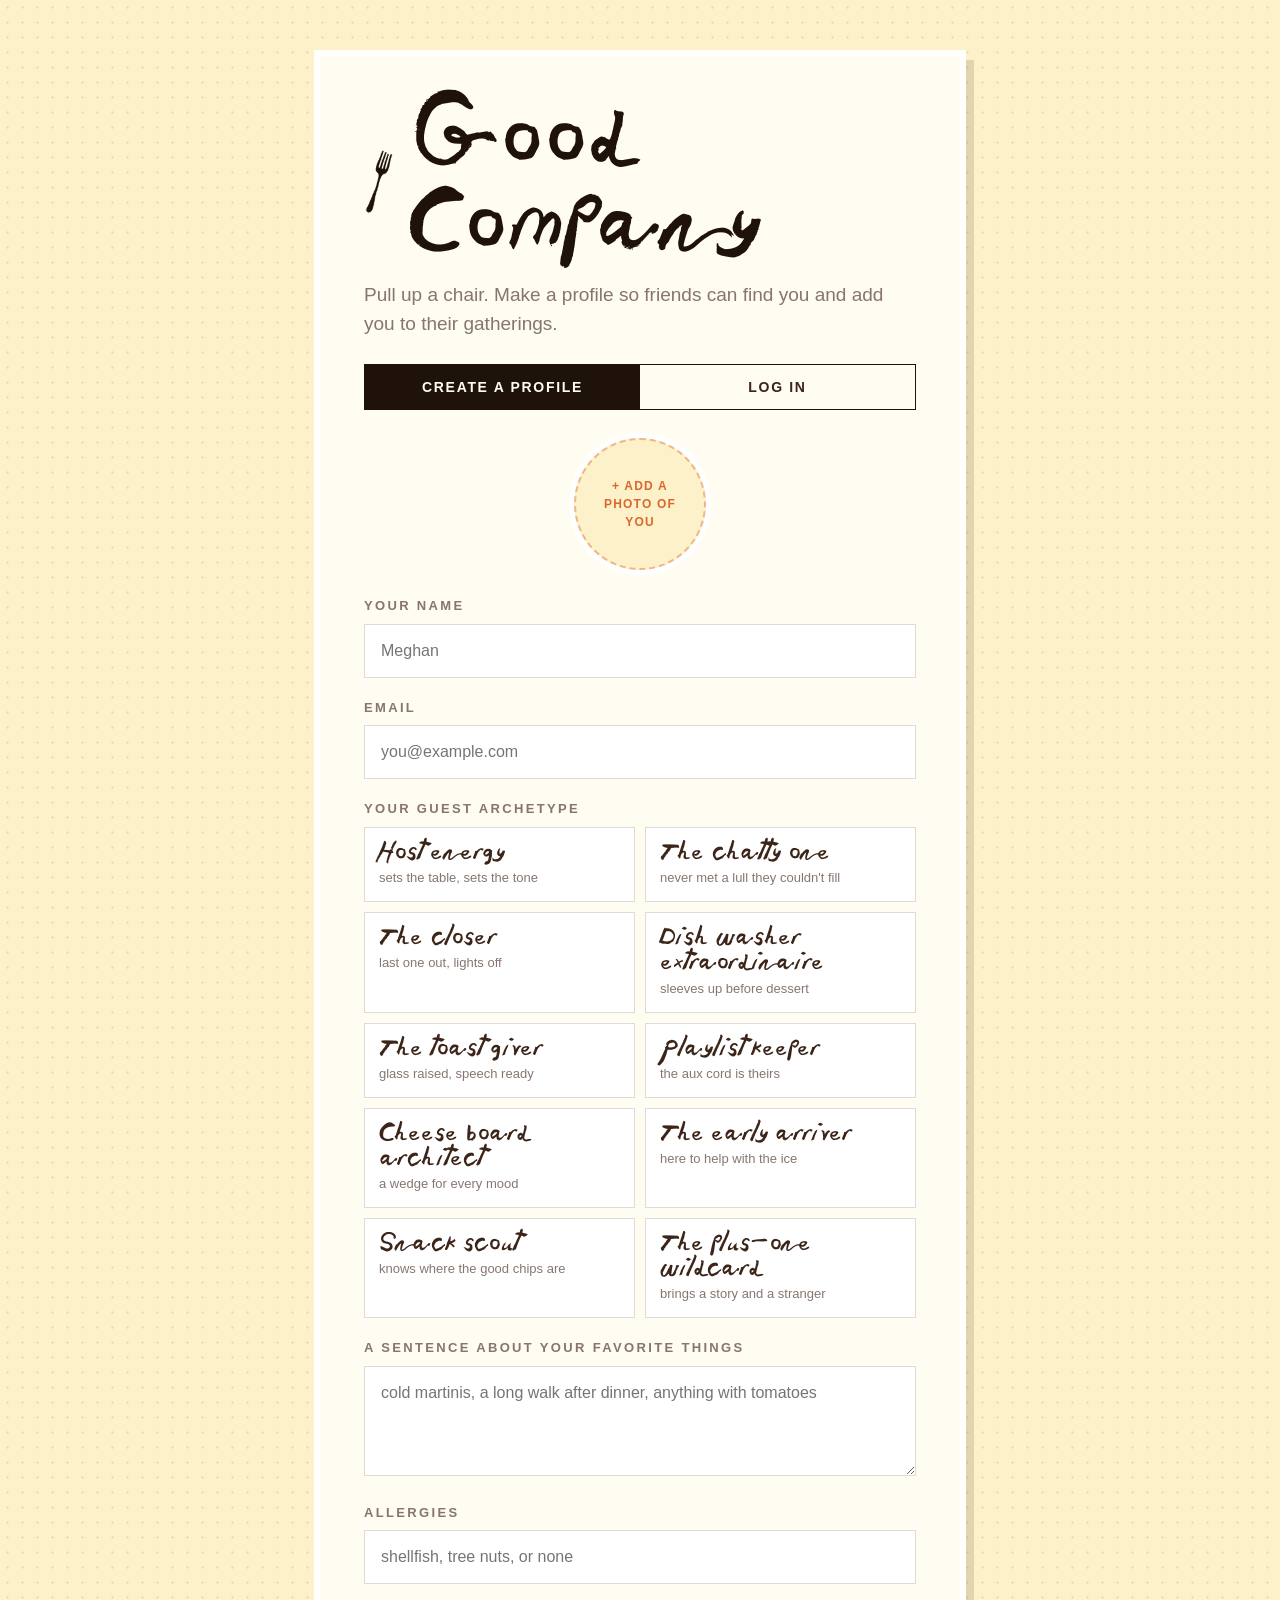
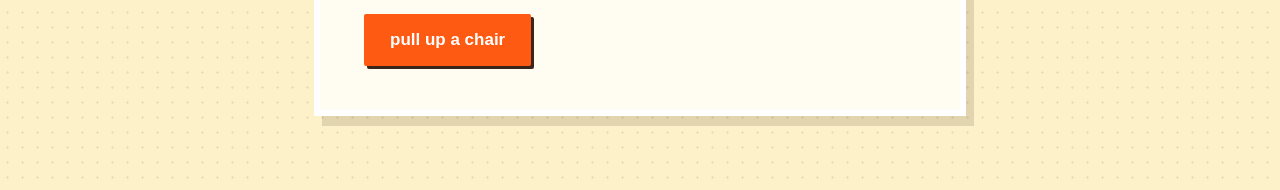
==== index.html @ b0b80a74 "Add files via upload" ====
<!DOCTYPE html>
<html lang="en">
<head>
<meta charset="utf-8">
<meta name="viewport" content="width=device-width, initial-scale=1, viewport-fit=cover">
<title>Good Company</title>
<meta name="description" content="Good Company. A planning book for long tables, loose itineraries, and the people who make them good.">
<link rel="icon" type="image/png" href="images/fork-icon.png">
<link rel="preload" href="assets/fonts/Paloma.woff2" as="font" type="font/woff2" crossorigin>
<link rel="stylesheet" href="assets/css/style.css">
</head>
<body class="welcome">
<main id="welcome" class="welcome-main"></main>
<script src="assets/js/content.js"></script>
<script src="assets/js/kitchen.js"></script>
<script src="assets/js/core.js"></script>
<script src="assets/js/ui.js"></script>
<script src="assets/js/auth.js"></script>
<script src="assets/js/welcome.js"></script>
</body>
</html>
---- assets/css/style.css ----
/* ==================================================================
   GOOD COMPANY
   Paloma for headlines, Helvetica for everything else.
================================================================== */
@font-face {
  font-family: "Paloma";
  src: url("../fonts/Paloma.woff2") format("woff2"), url("../fonts/Paloma.otf") format("opentype");
  font-display: swap;
}

:root {
  --hed-scale: 1; --hed-track: .01em; --hed-lead: 1.02;
  --eyebrow-gap: 20px; --label-track: .18em;
  --body-size: 16px; --body-lead: 1.5; --body-track: 0em;
  --espresso: #1E120B;     /* very, very dark brown: logo */
  --butter: #FCF1C8;        /* light butter: page */
  --butter-light: #FFF8DF;  /* cards / paper */
  --butter-deep: #F5E2A0;   /* sticky notes */
  --cream: #FFFCF1;
  --orange: #D9682F;        /* burnt orange accent */
  --orange-soft: #F2B489;
  --brown: #3B2418;         /* ink */
  --brown-mid: #7A4E34;
  --tan: #E2C19C;
  --ice: #CFE4EC;           /* icy blue */
  --ice-deep: #4E7F8E;
  --neon: #FF5A12;          /* the pop */
  --line: rgba(59, 36, 24, .16);
  --muted: rgba(59, 36, 24, .62);
  --hed: "Paloma", "Helvetica Neue", Helvetica, Arial, sans-serif;
  --body: "Helvetica Neue", Helvetica, Arial, sans-serif;
  --wrap: 1240px;
}

* { box-sizing: border-box; }
html { scroll-behavior: smooth; }
body {
  margin: 0;
  font-family: var(--body);
  color: var(--brown);
  background-color: var(--butter);
  background-image: radial-gradient(rgba(59, 36, 24, .09) 1px, transparent 1.3px);
  background-size: 15px 15px;
  -webkit-font-smoothing: antialiased;
  font-size: var(--body-size); line-height: var(--body-lead); letter-spacing: var(--body-track);
}
img { max-width: 100%; display: block; }
a { color: inherit; }
button { font-family: inherit; color: inherit; cursor: pointer; }
.wrap { max-width: var(--wrap); margin: 0 auto; padding: 0 28px; }

.hed { font-family: var(--hed); font-weight: 400; letter-spacing: var(--hed-track); line-height: var(--hed-lead); margin: 0; color: var(--espresso); }
.eyebrow {
  font-size: 12.5px; letter-spacing: var(--label-track); text-transform: uppercase; font-weight: 700;
  color: var(--muted); margin: 0 0 var(--eyebrow-gap);
}
.eyebrow.orange { color: var(--orange); }
.eyebrow.ice { color: var(--ice-deep); }
.lede { font-size: calc(var(--body-size) * 1.19); color: var(--muted); max-width: 640px; margin: 14px 0 0; }
.arrow-link {
  display: inline-flex; align-items: center; gap: 6px; text-decoration: none;
  font-size: 13px; letter-spacing: .16em; text-transform: uppercase; font-weight: 700; color: var(--orange);
}
.arrow-link:hover { color: var(--neon); }

/* ---------- buttons ---------- */
.btn {
  display: inline-flex; align-items: center; gap: 10px; border: 0; text-decoration: none;
  background: var(--neon); color: #fff; font-weight: 700; font-size: 17px;
  padding: 16px 26px; border-radius: 2px; box-shadow: 3px 3px 0 var(--brown);
  transition: transform .15s, box-shadow .15s;
}
.btn:hover { transform: translate(-2px, -2px) rotate(-.6deg); box-shadow: 5px 5px 0 var(--brown); }
.btn.ghost { background: transparent; color: var(--brown); border: 1.5px solid var(--line); box-shadow: none; font-size: 15px; padding: 12px 18px; }
.btn.ghost:hover { border-color: var(--brown); transform: none; }
.btn .plus { font-size: 22px; line-height: 0; font-weight: 300; }

/* ---------- site header ---------- */
.site-head { background: rgba(255, 252, 241, .78); border-bottom: 1px solid var(--line); position: relative; z-index: 40; }
.site-head .wrap { display: flex; align-items: center; gap: 48px; height: 96px; }
.logo { display: flex; align-items: center; gap: 10px; text-decoration: none; }
.logo { color: var(--espresso); }
.logo .fork { width: 30px; height: auto; flex: none; transform: rotate(-4deg); transition: transform .3s; }
.logo:hover .fork { transform: rotate(-18deg) translateY(-3px); }
.logo .word { font-family: var(--hed); font-size: 50px; line-height: 1; display: block; color: var(--espresso); }
.logo .sub { display: block; font-size: 11.5px; letter-spacing: .32em; margin-top: 4px; padding-left: 2px; }
.site-nav { display: flex; gap: 36px; }
.site-nav a { text-decoration: none; font-weight: 700; font-size: 14px; letter-spacing: var(--label-track); text-transform: uppercase; position: relative; }
.site-nav a::after { content: ""; position: absolute; left: 0; right: 100%; bottom: -6px; height: 3px; background: var(--neon); transition: right .25s; }
.site-nav a:hover::after { right: 0; }
.head-right { margin-left: auto; display: flex; align-items: center; gap: 16px; }
.avatar {
  width: 46px; height: 46px; border-radius: 50%; display: grid; place-items: center;
  font-weight: 700; background: var(--orange-soft); border: 2px solid var(--cream);
}

/* ==================================================================
   LANDING
================================================================== */
.landing-hero { padding: 72px 0 28px; position: relative; }
.landing-hero .hed { font-size: calc(clamp(76px, 13vw, 190px) * var(--hed-scale, 1)); }
.landing-hero .hed .pop { color: var(--neon); }
.landing-hero .lede { font-size: 21px; }
.hero-row { display: grid; grid-template-columns: 1fr auto; gap: 40px; align-items: end; }
.stamp {
  width: 168px; height: 168px; border-radius: 50%; border: 2px solid var(--orange);
  display: grid; place-items: center; text-align: center; transform: rotate(-12deg);
  font-family: var(--hed); color: var(--orange); font-size: 30px; line-height: 1.05;
  animation: wobble 6s ease-in-out infinite;
}
@keyframes wobble { 0%, 100% { transform: rotate(-12deg); } 50% { transform: rotate(-4deg); } }
.squiggle { display: block; width: 260px; height: 18px; margin-top: 8px; }

/* marquee */
.marquee { overflow: hidden; border-block: 2px solid var(--brown); background: var(--neon); color: var(--cream); margin: 40px 0 0; }
.marquee-track { display: flex; gap: 40px; width: max-content; padding: 12px 0; animation: scroll 32s linear infinite; }
.marquee span { font-family: var(--hed); font-size: 30px; white-space: nowrap; }
.marquee span.dot { color: var(--brown); }
@keyframes scroll { to { transform: translateX(-50%); } }

/* ---------- the fridge / paper dolls ---------- */
.dressup { padding: 80px 0 40px; }
.dressup-head { display: flex; justify-content: space-between; align-items: end; gap: 24px; flex-wrap: wrap; }
.dressup-head .hed { font-size: calc(clamp(54px, 7vw, 96px) * var(--hed-scale, 1)); }
.dressup-tools { display: flex; gap: 10px; flex-wrap: wrap; }
.fridge {
  margin-top: 30px; position: relative; border: 2px solid var(--brown);
  background:
    radial-gradient(rgba(255,255,255,.55) 1px, transparent 1.4px) 0 0/9px 9px,
    linear-gradient(160deg, #F7F1E2, #EADFC4);
  border-radius: 28px; box-shadow: 8px 8px 0 var(--brown);
  overflow: hidden; touch-action: none;
}
.fridge::before { /* fridge handle */
  content: ""; position: absolute; right: 22px; top: 14%; width: 14px; height: 30%;
  border-radius: 10px; background: linear-gradient(90deg, #d8cdb2, #fffaf0, #cbbf9f);
  border: 1.5px solid rgba(59,36,24,.35); z-index: 0;
}
.stage { position: relative; width: 1000px; height: 600px; transform-origin: 0 0; }
.doll { position: absolute; width: 250px; pointer-events: none; z-index: 1; }
.doll svg { width: 100%; height: auto; overflow: visible; }
.doll-name {
  position: absolute; left: 50%; bottom: 18px; transform: translateX(-50%) rotate(-2deg);
  font-family: var(--hed); font-size: 30px; color: var(--brown); white-space: nowrap;
}
.piece {
  position: absolute; cursor: grab; user-select: none; -webkit-user-select: none; z-index: 2;
  filter:
    drop-shadow(2.5px 0 0 #fff) drop-shadow(-2.5px 0 0 #fff)
    drop-shadow(0 2.5px 0 #fff) drop-shadow(0 -2.5px 0 #fff)
    drop-shadow(3px 4px 0 rgba(59, 36, 24, .22));
  transition: transform .18s ease, filter .18s;
}
.piece svg { width: 100%; height: auto; display: block; overflow: visible; pointer-events: none; }
.piece:hover { transform: rotate(var(--r, 0deg)) scale(1.04); }
.piece.dragging { cursor: grabbing; z-index: 50; transform: rotate(calc(var(--r, 0deg) + 4deg)) scale(1.1);
  filter:
    drop-shadow(2.5px 0 0 #fff) drop-shadow(-2.5px 0 0 #fff)
    drop-shadow(0 2.5px 0 #fff) drop-shadow(0 -2.5px 0 #fff)
    drop-shadow(10px 14px 0 rgba(59, 36, 24, .25)); }
.piece { transform: rotate(var(--r, 0deg)); }
.piece.animate { transition: left .6s cubic-bezier(.5,1.6,.4,1), top .6s cubic-bezier(.5,1.6,.4,1), transform .3s; }
.fridge-note {
  position: absolute; z-index: 1; background: var(--butter-deep); padding: 18px 20px 20px; width: 210px;
  transform: rotate(3deg); box-shadow: 3px 4px 0 rgba(59,36,24,.15); font-size: 14px; line-height: 1.4;
}
.fridge-note .hed { font-size: calc(30px * var(--hed-scale, 1)); color: var(--orange); margin-bottom: 6px; }
.tape {
  position: absolute; width: 90px; height: 24px; background: rgba(226, 193, 156, .75);
  top: -12px; left: 50%; transform: translateX(-50%) rotate(-4deg);
}
.magnet-hint { font-size: 13px; color: var(--muted); margin-top: 14px; }

/* ---------- gatherings list ---------- */
.section { padding: 70px 0; }
.section-head { display: flex; justify-content: space-between; align-items: end; gap: 24px; border-bottom: 1px solid var(--line); padding-bottom: 22px; margin-bottom: 36px; flex-wrap: wrap; }
.section-head .hed { font-size: calc(clamp(48px, 6vw, 84px) * var(--hed-scale, 1)); }
.gathering-grid { display: grid; grid-template-columns: 1.4fr 1fr; gap: 28px; }
.g-card {
  position: relative; display: block; text-decoration: none; background: var(--cream);
  border: 1.5px solid var(--brown); box-shadow: 6px 6px 0 var(--orange); transition: transform .2s, box-shadow .2s;
}
.g-card:hover { transform: translate(-3px, -3px) rotate(-.4deg); box-shadow: 9px 9px 0 var(--neon); }
.g-card .img { aspect-ratio: 16 / 9; background: var(--tan) center/cover no-repeat; position: relative; border-bottom: 1.5px solid var(--brown); }
.g-card .body { padding: 26px 28px 30px; }
.g-card .hed { font-size: calc(52px * var(--hed-scale, 1)); }
.g-card .meta { font-size: 13px; letter-spacing: .16em; text-transform: uppercase; color: var(--muted); margin-top: 12px; }
.g-card.soon { background: var(--ice); box-shadow: 6px 6px 0 var(--ice-deep); display: grid; place-items: center; text-align: center; min-height: 340px; padding: 40px; border-style: dashed; }
.g-card.soon:hover { box-shadow: 9px 9px 0 var(--ice-deep); }
.g-card.soon .hed { color: var(--ice-deep); font-size: calc(54px * var(--hed-scale, 1)); }
.badge {
  position: absolute; top: 18px; left: 18px; background: var(--cream); padding: 8px 12px;
  font-size: 12px; font-weight: 700; letter-spacing: .18em; text-transform: uppercase; z-index: 2;
}
.badge.neon { background: var(--neon); color: #fff; }

.archive { display: grid; grid-template-columns: repeat(3, 1fr); gap: 22px; }
.archive .slot {
  border: 1.5px dashed var(--line); min-height: 170px; display: grid; place-items: center;
  text-align: center; padding: 20px; color: var(--muted);
}
.archive .slot .hed { font-size: calc(34px * var(--hed-scale, 1)); color: var(--brown-mid); }

.site-foot { border-top: 1px solid var(--line); padding: 40px 0 70px; margin-top: 40px; }
.site-foot .wrap { display: flex; justify-content: space-between; align-items: end; gap: 20px; flex-wrap: wrap; }
.site-foot .hed { font-size: calc(44px * var(--hed-scale, 1)); }
.site-foot small { color: var(--muted); font-size: 13px; }

/* ==================================================================
   GATHERING
================================================================== */
.crumbs-bar { border-bottom: 1px solid var(--line); background: rgba(252, 241, 200, .6); }
.crumbs-bar .wrap { display: flex; align-items: center; gap: 18px; height: 78px; }
.crumbs { font-size: 18px; }
.crumbs a { color: var(--muted); text-decoration: none; }
.crumbs .sep { color: var(--line); margin: 0 12px; }
.crumbs strong { font-weight: 700; }
.saved { margin-left: auto; color: var(--muted); font-size: 15px; display: flex; align-items: center; gap: 8px; }
.saved::before { content: ""; width: 8px; height: 8px; border-radius: 50%; background: #6E9A86; }
.avatars { display: flex; }
.avatars .avatar { width: 38px; height: 38px; margin-left: -8px; font-size: 14px; }
.avatars .avatar.ice { background: var(--ice); }
.avatars .avatar.plus { background: var(--cream); font-weight: 400; font-size: 20px; }

.tabs { border-bottom: 1px solid var(--line); background: rgba(255, 252, 241, .55); position: sticky; top: 0; z-index: 20; backdrop-filter: blur(6px); }
.tabs .wrap { display: flex; gap: 6px; overflow-x: auto; scrollbar-width: none; }
.tabs .wrap::-webkit-scrollbar { display: none; }
.tab {
  background: none; border: 0; padding: 30px 18px 26px; font-weight: 700; font-size: 14px;
  letter-spacing: var(--label-track); text-transform: uppercase; white-space: nowrap; position: relative; text-decoration: none;
}
.tab:first-child { padding-left: 0; }
.tab::after { content: ""; position: absolute; left: 18px; right: 18px; bottom: -1px; height: 4px; background: var(--neon); transform: scaleX(0); transition: transform .25s; transform-origin: left; }
.tab:first-child::after { left: 0; }
.tab:hover { color: var(--orange); }
.tab.active { color: var(--neon); }
.tab.active::after { transform: scaleX(1); }

.panel { display: none; padding: 50px 0 90px; animation: rise .35s ease; }
.panel.active { display: block; }
@keyframes rise { from { opacity: 0; transform: translateY(8px); } to { opacity: 1; transform: none; } }

.page-head { display: grid; grid-template-columns: 1fr auto; align-items: end; gap: 24px; margin-bottom: 40px; }
.page-head .hed { font-size: calc(clamp(64px, 8vw, 118px) * var(--hed-scale, 1)); }
.page-head .lede { max-width: 720px; }

/* hero */
.g-hero {
  position: relative; border: 1.5px solid var(--brown); min-height: 560px; overflow: hidden;
  background: #3a2a22 center/cover no-repeat; color: var(--cream); display: flex; align-items: flex-end;
}
.g-hero::before { content: ""; position: absolute; inset: 0; background: linear-gradient(90deg, rgba(30,20,14,.6), rgba(30,20,14,.1) 70%); }
.g-hero-inner { position: relative; padding: 70px 80px 60px; width: 100%; }
.g-hero .eyebrow { color: var(--cream); }
.g-hero .eyebrow .star { color: var(--neon); }
.g-hero .hed { font-size: calc(clamp(70px, 9.5vw, 150px) * var(--hed-scale, 1)); max-width: 1000px; }
.swoosh { width: 300px; height: 20px; margin: 12px 0 18px; }
.g-hero .facts { font-size: 15px; letter-spacing: .2em; text-transform: uppercase; display: flex; gap: 18px; flex-wrap: wrap; }
.g-hero .facts .dot { color: var(--neon); }
.g-hero .caption { position: absolute; right: 40px; bottom: 34px; font-family: var(--hed); font-size: 34px; transform: rotate(-4deg); }
.g-hero .edit-gathering { position: absolute; top: 30px; right: 34px; z-index: 3; }
.btn.outline-light { background: transparent; border: 1.5px solid var(--cream); color: var(--cream); box-shadow: none; font-weight: 400; font-size: 15px; padding: 12px 18px; }

/* glance */
.glance { display: grid; grid-template-columns: 1fr 340px; gap: 30px; margin-top: 70px; align-items: start; }
.glance-title .hed { font-size: calc(clamp(50px, 6vw, 80px) * var(--hed-scale, 1)); }
.glance-title .hed em { font-style: normal; color: var(--orange); }
.day-tiles { display: grid; grid-template-columns: repeat(4, 1fr); gap: 16px; margin-top: 40px; }
.day-tile {
  background: rgba(255,255,255,.35); border: 1.5px solid var(--line); padding: 22px 24px 34px; position: relative;
  text-decoration: none; transition: transform .2s, background .2s;
}
.day-tile:hover { transform: rotate(-1.2deg) translateY(-3px); background: var(--cream); }
.day-tile .dow { font-weight: 700; letter-spacing: .16em; font-size: 15px; }
.day-tile .num { font-family: var(--hed); font-size: 58px; line-height: 1; margin: 10px 0 10px; }
.day-tile .count { position: absolute; right: 18px; top: 16px; color: var(--muted); font-size: 14px; }
.day-tile.feature { background: var(--neon); border-color: var(--neon); color: #fff; }
.day-tile.feature .count { color: rgba(255,255,255,.8); }

.sticky {
  background: var(--butter-deep); padding: 34px 32px 30px; position: relative; transform: rotate(1.4deg);
  box-shadow: 4px 6px 0 rgba(59,36,24,.13);
}
.sticky .hed { font-size: calc(48px * var(--hed-scale, 1)); color: var(--orange); border-bottom: 1px solid var(--line); padding-bottom: 14px; margin-bottom: 10px; }
.sticky-scrawl { font-family: var(--hed); color: var(--orange); font-size: 30px; transform: rotate(-5deg); text-align: right; margin: 0 10px 42px 0; }
.checklist { list-style: none; margin: 0; padding: 0; }
.checklist li { display: flex; align-items: center; gap: 14px; padding: 10px 0; font-size: 17px; }
.check {
  width: 22px; height: 22px; border: 1.5px solid var(--brown-mid); flex: none; display: grid; place-items: center;
  background: transparent; border-radius: 2px; padding: 0;
}
.check.on { background: #6E9A86; border-color: #6E9A86; }
.check.on::after { content: ""; width: 9px; height: 5px; border-left: 2px solid #fff; border-bottom: 2px solid #fff; transform: rotate(-45deg) translate(1px, -1px); }

/* overview trio */
.trio { display: grid; grid-template-columns: 1fr 1.25fr .9fr; gap: 26px; margin-top: 60px; }
.box { border: 1.5px solid var(--line); background: var(--butter-light); padding: 30px; }
.box.ice { background: var(--ice); border-color: rgba(78,127,142,.35); }
.box-head { display: flex; justify-content: space-between; align-items: end; gap: 12px; border-bottom: 1px solid var(--line); padding-bottom: 18px; margin-bottom: 8px; }
.box-head .hed { font-size: calc(46px * var(--hed-scale, 1)); }
.mini-days a { display: grid; grid-template-columns: 90px 1fr auto; gap: 10px; padding: 16px 12px; border-bottom: 1px solid var(--line); text-decoration: none; align-items: center; }
.mini-days a:hover { background: rgba(255,255,255,.5); }
.mini-days a.feature { background: var(--neon); color: #fff; }
.mini-days .d small { display: block; font-size: 13px; letter-spacing: .1em; text-transform: uppercase; }
.mini-days .d b { font-family: var(--hed); font-weight: 400; font-size: 32px; line-height: 1; }
.mini-days .t b { display: block; font-size: 17px; }
.mini-days .t span { font-size: 14px; opacity: .75; }
.ne { font-size: 18px; }

.mini-recipes { display: grid; grid-template-columns: 1fr 1fr; gap: 16px; margin-top: 18px; }
.mini-recipe { cursor: pointer; background: var(--cream); border: 1px solid var(--line); padding: 14px; }
.mini-recipe .ph { aspect-ratio: 4/3; }
.mini-recipe .hed { font-size: calc(32px * var(--hed-scale, 1)); margin: 4px 0 12px; }
.mini-recipe ul { list-style: none; padding: 10px 0 0; margin: 0; border-top: 1px solid var(--line); font-size: 14px; }
.mini-recipe li { display: flex; gap: 8px; align-items: center; padding: 3px 0; }
.mini-recipe li .check { width: 15px; height: 15px; }

.market-mini li { border-bottom: 1px solid rgba(78,127,142,.25); }

.activity-band { background: var(--tan); margin-top: 30px; padding: 40px; display: grid; grid-template-columns: 1fr 1fr 1fr; gap: 26px; align-items: center; }
.activity-band .hed { font-size: calc(54px * var(--hed-scale, 1)); }
.idea-card { background: var(--butter-light); padding: 26px; border: 1px solid var(--line); transition: transform .2s; }
.idea-card:hover { transform: rotate(-1deg); }
.idea-card .hed { font-size: calc(38px * var(--hed-scale, 1)); margin: 6px 0 14px; }
.idea-card small { color: var(--muted); font-size: 14px; }

/* itinerary */
.timeline { position: relative; margin-left: 30px; }
.timeline::before { content: ""; position: absolute; left: 22px; top: 10px; bottom: 30px; width: 1.5px; background: var(--line); }
.t-day { display: grid; grid-template-columns: 70px 1fr auto; gap: 20px; padding-bottom: 50px; position: relative; }
.t-day .pin {
  width: 46px; height: 46px; border-radius: 50%; border: 1.5px solid var(--line); background: var(--butter);
  display: grid; place-items: center; color: var(--orange); font-weight: 700; font-size: 15px; position: relative; z-index: 1;
}
.t-day.feature .pin { background: var(--neon); color: #fff; border-color: var(--neon); }
.t-day .hed { font-size: calc(56px * var(--hed-scale, 1)); margin: 4px 0 18px; }
.t-day .note { font-style: italic; color: var(--muted); align-self: center; }
.agenda {
  display: block; text-decoration: none; background: var(--cream); border: 1.5px solid var(--line); padding: 22px 28px; max-width: 760px; margin-bottom: 14px; position: relative;
  transition: transform .2s, border-color .2s;
}
.agenda:hover { border-color: var(--brown); transform: translateX(4px); }
.agenda .eyebrow { color: var(--ice-deep); font-size: 12px; }
.agenda.table .eyebrow { color: var(--orange); }
.agenda .hed { font-size: calc(40px * var(--hed-scale, 1)); margin: 4px 0 0; }
.agenda .time { position: absolute; right: 24px; top: 20px; color: var(--muted); font-size: 15px; }
.agenda .ne { position: absolute; right: 24px; bottom: 18px; color: var(--brown-mid); }

/* cards: recipes / activities / scrapbook */
.toolbar { display: flex; justify-content: space-between; align-items: center; gap: 20px; border-top: 1px solid var(--line); padding-top: 28px; margin-bottom: 28px; }
.search {
  display: flex; align-items: center; gap: 12px; border: 1.5px solid var(--line); background: var(--butter-light);
  padding: 14px 18px; width: min(460px, 100%);
}
.search input { border: 0; background: none; outline: none; font: inherit; font-size: 17px; width: 100%; color: var(--brown); }
.count-note { color: var(--muted); }
.cards { display: grid; grid-template-columns: repeat(3, 1fr); gap: 28px; }
.card { background: var(--butter-light); border: 1.5px solid var(--line); display: flex; flex-direction: column; transition: transform .2s, box-shadow .2s; }
.card:hover { transform: translateY(-4px) rotate(-.5deg); box-shadow: 6px 6px 0 var(--orange-soft); }
.card .media { position: relative; aspect-ratio: 16/10; border-bottom: 1.5px solid var(--line); }
.card .body { padding: 26px 30px 24px; display: flex; flex-direction: column; flex: 1; }
.card .src { font-size: 13px; letter-spacing: .18em; text-transform: uppercase; color: var(--muted); font-weight: 700; text-decoration: none; }
.card .src:hover { color: var(--orange); }
.card .hed { font-size: calc(44px * var(--hed-scale, 1)); margin: 10px 0 12px; }
.card p { margin: 0; color: var(--muted); font-size: 16px; }
.card .foot { margin-top: auto; padding-top: 18px; border-top: 1px solid var(--line); font-size: 14px; color: var(--muted); display: flex; gap: 22px; align-items: center; margin-top: 22px; }
.card .foot .arrow-link { margin-left: auto; font-size: 12px; }
.card .badge { top: 22px; left: 22px; }

/* image slots + placeholders */
.ph { position: relative; width: 100%; height: 100%; display: grid; place-items: center; overflow: hidden; background-size: cover; background-position: center; }
.ph.tint-ice { background-color: var(--ice); color: var(--ice-deep); }
.ph.tint-tan { background-color: var(--tan); color: var(--brown-mid); }
.ph.tint-orange { background-color: var(--orange-soft); color: var(--orange); }
.ph.tint-butter { background-color: var(--butter-deep); color: var(--brown-mid); }
.ph.has-img > svg, .ph.has-img > .ph-label { display: none; }
.ph > svg { width: 120px; height: 120px; }
.ph .ph-label { position: absolute; bottom: 22%; font-size: 13px; letter-spacing: .2em; text-transform: uppercase; }
.ph > svg + .ph-label { position: static; }

/* market list */
.tally { background: var(--ice); display: flex; align-items: center; gap: 36px; padding: 34px 50px; margin-bottom: 50px; }
.tally .big { font-family: var(--hed); font-size: 84px; color: var(--ice-deep); line-height: 1; }
.tally .eyebrow { color: var(--ice-deep); margin: 0; font-size: 15px; }
.tally .why { margin-left: auto; max-width: 360px; color: var(--ice-deep); font-size: 15px; }
.market-cols { display: grid; grid-template-columns: 1fr 1fr; gap: 36px 56px; }
.m-group h3 { display: flex; justify-content: space-between; font-size: 17px; letter-spacing: .18em; text-transform: uppercase; margin: 0; padding-bottom: 16px; border-bottom: 2px solid var(--brown); }
.m-group h3 span { font-weight: 400; color: var(--muted); letter-spacing: 0; font-size: 15px; }
.m-group ul { list-style: none; margin: 0; padding: 0; }
.m-group li { display: flex; gap: 18px; align-items: flex-start; padding: 18px 8px; border-bottom: 1px solid var(--line); }
.m-group li .check { width: 30px; height: 30px; margin-top: 2px; }
.m-group li b { display: block; font-size: 19px; }
.m-group li small { color: var(--muted); font-size: 14px; }
.m-group li.done b { text-decoration: line-through; text-decoration-color: var(--neon); text-decoration-thickness: 2px; opacity: .55; }
.empty { font-style: italic; color: var(--muted); padding: 20px 8px; }

/* note banner */
.note-band { background: rgba(242, 180, 137, .28); display: flex; gap: 40px; align-items: center; padding: 44px 50px; margin-bottom: 50px; }
.note-band.slim { padding: 20px 30px; border-left: 4px solid var(--orange); gap: 16px; font-size: 15px; color: var(--muted); }
.note-band.slim b { color: var(--brown); }
.seal {
  width: 150px; height: 150px; border-radius: 50%; border: 1.5px solid var(--orange); flex: none;
  display: grid; place-items: center; text-align: center; font-family: var(--hed); color: var(--orange); font-size: 30px; line-height: 1.05;
  transform: rotate(-8deg);
}
.note-band .hed { font-size: calc(58px * var(--hed-scale, 1)); margin: 0 0 14px; }
.note-band p { margin: 0; color: var(--muted); max-width: 800px; }

/* guest book */
.guest { display: grid; grid-template-columns: 90px 1fr 1fr 40px; gap: 20px; align-items: center; padding: 34px 10px; border-top: 1px solid var(--line); }
.guest:last-child { border-bottom: 1px solid var(--line); }
.guest .face { width: 80px; height: 80px; border-radius: 50%; display: grid; place-items: center; font-family: var(--hed); font-size: 46px; background: var(--tan); overflow: hidden; position: relative; }
.guest .face.ice { background: var(--ice); }
.guest .face.orange { background: var(--orange-soft); }
.guest .face .ph { position: absolute; inset: 0; background-color: transparent; }
.guest .hed { font-size: calc(50px * var(--hed-scale, 1)); margin: 2px 0 6px; }
.guest small { color: var(--muted); font-size: 16px; }
.guest .doing { font-size: 18px; }
.guest.empty-seat .face { background: transparent; border: 1.5px dashed var(--line); color: var(--muted); }

/* ==================================================================
   EDIT MODE — pencils, modal, export bar
================================================================== */
.pencil {
  display: none; position: absolute; top: 14px; right: 14px; z-index: 6;
  width: 46px; height: 46px; border-radius: 50%; border: 2px solid var(--brown);
  background: var(--neon); color: #fff; place-items: center; box-shadow: 2px 2px 0 var(--brown);
  transition: transform .15s;
}
.pencil:hover { transform: rotate(-12deg) scale(1.08); }
.pencil svg { width: 22px; height: 22px; }
body.editing .pencil { display: grid; }
.face .pencil { width: 32px; height: 32px; top: auto; bottom: -4px; right: -4px; }
.face .pencil svg { width: 15px; height: 15px; }
.edit-only { display: none !important; }
body.editing .edit-only { display: inline-flex !important; }
body.editing .card, body.editing .agenda, body.editing .guest, body.editing .m-group li { outline: 1.5px dashed transparent; }
body.editing .editable:hover { outline: 1.5px dashed var(--neon); outline-offset: 4px; cursor: pointer; }

.editbar {
  display: none; position: fixed; left: 50%; bottom: 22px; transform: translateX(-50%); z-index: 100;
  background: var(--brown); color: var(--cream); padding: 10px 10px 10px 22px; border-radius: 60px;
  align-items: center; gap: 14px; box-shadow: 4px 4px 0 var(--neon); font-size: 14px; white-space: nowrap;
}
body.editing .editbar { display: flex; }
.editbar .lbl { font-family: var(--hed); font-size: 24px; color: var(--neon); }
.editbar button { border: 0; border-radius: 40px; padding: 10px 16px; font-weight: 700; font-size: 13px; background: rgba(255,255,255,.12); color: var(--cream); }
.editbar button.go { background: var(--neon); color: #fff; }
.editbar button:hover { background: rgba(255,255,255,.25); }
.editbar button.go:hover { background: #ff7638; }

.modal-back { position: fixed; inset: 0; background: rgba(59,36,24,.45); z-index: 200; display: none; justify-content: flex-end; }
.modal-back.open { display: flex; }
.modal {
  width: min(600px, 100%); height: 100%; overflow-y: auto; background: var(--cream); padding: 40px 44px 60px;
  animation: slide .3s ease;
}
@keyframes slide { from { transform: translateX(40px); opacity: 0; } to { transform: none; opacity: 1; } }
.modal-top { display: flex; justify-content: space-between; align-items: start; border-bottom: 1px solid var(--line); padding-bottom: 24px; margin-bottom: 20px; }
.modal-top .hed { font-size: calc(64px * var(--hed-scale, 1)); }
.fork-mini { display: inline-block; width: 9px; height: auto; vertical-align: -2px; margin-left: 4px; transform: rotate(-4deg); }
.foot-logo { display: flex; align-items: center; gap: 10px; color: var(--espresso); } .foot-logo .fork { width: 22px; }
.x { width: 52px; height: 52px; border: 1.5px solid var(--line); background: none; font-size: 26px; line-height: 1; }
.modal .hint { color: var(--muted); margin: 0 0 18px; }
.field { margin-bottom: 20px; }
.field label { display: block; font-size: 13px; letter-spacing: .18em; text-transform: uppercase; font-weight: 700; color: var(--muted); margin-bottom: 8px; }
.field input, .field textarea, .field select {
  width: 100%; border: 1.5px solid var(--line); background: #fff; padding: 14px 16px; font: inherit; font-size: 16px; color: var(--brown); border-radius: 0;
}
.field textarea { min-height: 110px; resize: vertical; }
.field input:focus, .field textarea:focus, .field select:focus { outline: 2px solid var(--neon); outline-offset: -1px; }
.modal-actions { display: flex; gap: 12px; align-items: center; margin-top: 30px; }
.modal-actions .del { margin-left: auto; background: none; border: 0; color: var(--orange); text-decoration: underline; }

.toast {
  position: fixed; left: 50%; top: 24px; transform: translate(-50%, -120%); z-index: 300; background: var(--brown); color: var(--cream);
  padding: 14px 22px; font-size: 15px; transition: transform .3s; box-shadow: 3px 3px 0 var(--neon); max-width: 90vw;
}
.toast.show { transform: translate(-50%, 0); }

/* ==================================================================
   RESPONSIVE
================================================================== */
@media (max-width: 1050px) {
  .gathering-grid, .glance, .trio, .activity-band, .market-cols { grid-template-columns: 1fr; }
  .cards { grid-template-columns: 1fr 1fr; }
  .day-tiles { grid-template-columns: 1fr 1fr; }
  .archive { grid-template-columns: 1fr; }
}
@media (max-width: 720px) {
  .wrap { padding: 0 18px; }
  .site-head .wrap { height: auto; padding-block: 16px; flex-wrap: wrap; gap: 14px 24px; }
  .site-nav { gap: 18px; order: 3; width: 100%; }
  .site-nav a { font-size: 12px; }
  .logo .word { font-size: 40px; }
  .logo .fork { width: 24px; }
  .hero-row { grid-template-columns: 1fr; }
  .stamp { width: 120px; height: 120px; font-size: 22px; }
  .cards { grid-template-columns: 1fr; }
  .page-head { grid-template-columns: 1fr; }
  .g-hero { min-height: 480px; }
  .g-hero-inner { padding: 40px 26px 90px; }
  .g-hero .caption { font-size: 24px; right: 20px; bottom: 22px; }
  .crumbs-bar .wrap { flex-wrap: wrap; height: auto; padding-block: 14px; }
  .saved { margin-left: 0; }
  .t-day { grid-template-columns: 50px 1fr; }
  .t-day .note { display: none; }
  .timeline { margin-left: 0; }
  .guest { grid-template-columns: 70px 1fr 30px; }
  .guest .face { width: 64px; height: 64px; }
  .guest .doing-col { grid-column: 2 / 3; }
  .tally { flex-wrap: wrap; padding: 26px; gap: 16px; }
  .tally .why { margin-left: 0; }
  .note-band { flex-direction: column; align-items: flex-start; padding: 30px 24px; }
  .editbar { left: 12px; right: 12px; transform: none; overflow-x: auto; }
  .modal { padding: 28px 22px 50px; }
}

/* ==================================================================
   KITCHEN: recipe drawer, stars, prep flags, oven plan
================================================================== */
.piece.letter { filter: none; }
.piece.letter span {
  display: block; font-family: var(--hed); font-size: 92px; line-height: 1;
  text-shadow: 3px 3px 0 var(--brown), -1px -1px 0 var(--brown), 1px -1px 0 var(--brown), -1px 1px 0 var(--brown);
}
.stars { display: inline-flex; gap: 2px; color: rgba(59,36,24,.2); font-size: 18px; letter-spacing: 0; }
.stars .star.on { color: var(--neon); }
.stars.pick .star { background: none; border: 0; font-size: 34px; padding: 0 2px; color: rgba(59,36,24,.2); transition: transform .12s; }
.stars.pick .star:hover { transform: scale(1.2) rotate(-8deg); }
.stars.pick .star.on { color: var(--neon); }
.card .foot .stars { margin-left: auto; }
.serve-chip { background: var(--neon); color: #fff; font-size: 12px; font-weight: 700; letter-spacing: .1em; text-transform: uppercase; padding: 4px 8px; }
.serve-note { font-size: 13px; color: var(--orange); font-weight: 700; letter-spacing: .08em; text-transform: uppercase; margin: 12px 0 0; }

.r-detail .r-photo { aspect-ratio: 16/9; background: center/cover no-repeat var(--tan); border: 1.5px solid var(--line); margin-bottom: 22px; }
.r-h { font-size: 13px; letter-spacing: .2em; text-transform: uppercase; color: var(--muted); margin: 30px 0 10px; border-bottom: 1px solid var(--line); padding-bottom: 10px; }
.r-list { padding-left: 18px; margin: 0; } .r-list li { padding: 5px 0; }
.r-steps { padding-left: 22px; margin: 0; } .r-steps li { padding: 8px 0; border-bottom: 1px dashed var(--line); }
.tags i { font-style: normal; font-size: 11px; font-weight: 700; letter-spacing: .1em; text-transform: uppercase; background: var(--ice); color: var(--ice-deep); padding: 2px 7px; margin-left: 6px; white-space: nowrap; }
.r-box { background: var(--butter); border: 1.5px solid var(--line); padding: 22px 24px; margin: 0 0 18px; }
.r-box p { margin: 10px 0 0; color: var(--muted); }
.row2 { display: grid; grid-template-columns: 1.4fr 1fr; gap: 14px; } .row2 .field { margin-bottom: 0; }
.plan { list-style: none; padding: 0; margin: 0; }
.plan li { display: grid; grid-template-columns: 120px 1fr; gap: 12px; padding: 9px 0; border-bottom: 1px solid var(--line); font-size: 15px; }
.plan li b { font-weight: 700; color: var(--brown-mid); }
.plan .k-flag { color: var(--neon); font-weight: 700; } .plan .k-flag::before { content: "⚑ "; }
.plan .k-serve { font-family: var(--hed); font-size: 22px; line-height: 1.1; }
.plan i { font-style: normal; color: var(--muted); font-size: 13px; }
.history { list-style: none; padding: 0; margin: 0; }
.history li { padding: 14px 0; border-bottom: 1px solid var(--line); display: flex; flex-wrap: wrap; gap: 6px 14px; align-items: center; }
.history li a { text-decoration: none; margin-right: auto; } .history li a b { display: block; font-size: 17px; } .history li a small { color: var(--muted); }
.history li p { flex-basis: 100%; margin: 4px 0 0; color: var(--muted); font-size: 15px; }
.pick-list .pick { display: flex; justify-content: space-between; align-items: center; gap: 12px; padding: 14px 0; border-bottom: 1px solid var(--line); }
.pick-list .pick b { display: block; font-size: 17px; } .pick-list .pick small { color: var(--muted); }

/* itinerary event tones */
.agenda .agenda-sub { margin: 6px 0 0; font-size: 14px; color: var(--muted); }
.agenda.tone-orange .eyebrow { color: var(--orange); }
.agenda.tone-ice .eyebrow { color: var(--ice-deep); }
.agenda.tone-brown .eyebrow { color: var(--brown); }
.agenda.k-flag { background: #FFF1E8; border-color: var(--neon); border-left: 6px solid var(--neon); }
.agenda.k-flag .eyebrow { color: var(--neon); }
.agenda.k-flag .hed { font-size: calc(30px * var(--hed-scale, 1)); }
.agenda.k-oven { background: #FFF6E6; }
.agenda.k-oven .hed, .agenda.k-start .hed { font-size: calc(30px * var(--hed-scale, 1)); }
.agenda.k-start { background: rgba(207, 228, 236, .45); }
.agenda.k-serve { background: var(--brown); color: var(--cream); border-color: var(--brown); }
.agenda.k-serve .eyebrow, .agenda.k-serve .time, .agenda.k-serve .ne { color: var(--butter-deep); }

.oven-box { border: 2px solid var(--brown); background: var(--cream); box-shadow: 6px 6px 0 var(--neon); padding: 30px 34px; margin: 0 0 50px; }
.glance + .oven-box { margin-top: 60px; }
.oven-head { display: flex; gap: 18px; align-items: center; margin-bottom: 10px; }
.oven-icon { width: 58px; height: 58px; border-radius: 50%; background: var(--neon); color: #fff; display: grid; place-items: center; font-size: 30px; flex: none; }
.oven-box .hed { font-size: calc(46px * var(--hed-scale, 1)); }
.clash { border-top: 1px solid var(--line); padding-top: 16px; margin-top: 16px; }
.clash-when { margin: 0 0 10px; font-size: 16px; }
.clash-when b { color: var(--neon); }
.clash ol { margin: 0 0 8px; padding-left: 22px; } .clash li { padding: 4px 0; }

body.recipes main.panel { animation: none; }
@media (max-width: 720px) { .row2 { grid-template-columns: 1fr; } .plan li { grid-template-columns: 90px 1fr; } .oven-box { padding: 22px; } }

/* ==================================================================
   MAGNET-SET STYLE: marble line drawings + white die-cut edges
================================================================== */
.hero-row { grid-template-columns: 1fr minmax(320px, 560px); align-items: center; }
.hero-art .still-life { width: 100%; height: auto; display: block; overflow: visible; }
.hero-art { animation: float 7s ease-in-out infinite; }
@keyframes float { 0%, 100% { transform: translateY(0) rotate(0); } 50% { transform: translateY(-6px) rotate(.6deg); } }
.landing-hero .hed { font-size: calc(clamp(72px, 10vw, 160px) * var(--hed-scale, 1)); line-height: calc(var(--hed-lead) * .92); }

.stamp.small { width: 120px; height: 120px; font-size: 22px; margin-top: 30px; }

/* die-cut paper: a white edge and a soft offset shadow */
.diecut, .kind-card, .day-tile, .idea-card, .sticky, .mini-recipe, .g-card .img, .card .media {
  box-shadow: 0 0 0 5px #fff, 5px 7px 0 5px rgba(59, 36, 24, .14);
}
.card .media { margin: 10px 10px 0; border-bottom: 0; }
.card { border-color: transparent; background: var(--butter-light); }
.day-tile.feature { box-shadow: 0 0 0 5px #fff, 5px 7px 0 5px rgba(255, 90, 18, .3); }
.g-card .img { margin: 12px 12px 0; border-bottom: 0; }

.kinds { display: grid; grid-template-columns: repeat(3, 1fr); gap: 34px; }
.kind-card {
  display: block; text-decoration: none; background: var(--cream); padding: 30px 30px 34px;
  transform: rotate(var(--r, 0deg)); transition: transform .25s;
}
.kind-card:hover { transform: rotate(0deg) translateY(-6px) scale(1.02); }
.kind-card .hed { font-size: calc(60px * var(--hed-scale, 1)); margin: 4px 0 10px; }
.kind-card p { color: var(--muted); margin: 0; }
.kind-art { width: 120px; height: 110px; margin-bottom: 18px; filter: drop-shadow(3px 0 0 #fff) drop-shadow(-3px 0 0 #fff) drop-shadow(0 3px 0 #fff) drop-shadow(0 -3px 0 #fff) drop-shadow(4px 5px 0 rgba(59,36,24,.2)); }
.kind-art svg { width: 100%; height: 100%; overflow: visible; }
.kind-tags { position: absolute; top: 18px; right: 18px; display: flex; gap: 6px; z-index: 2; }
.kind-tags i { font-style: normal; background: var(--cream); font-size: 11px; font-weight: 700; letter-spacing: .16em; text-transform: uppercase; padding: 6px 10px; }
@media (max-width: 1050px) { .kinds { grid-template-columns: 1fr; } }
@media (max-width: 720px) { .hero-art { max-width: 420px; } }

/* ---------- The Company ---------- */
.guest.person { grid-template-columns: 90px 1fr 1.2fr 44px; align-items: start; }
.guest .note { color: var(--muted); font-size: 16px; display: inline-block; }
.facts-row { display: flex; gap: 30px; margin-top: 16px; flex-wrap: wrap; }
.facts-row .eyebrow { font-size: 11px; margin-bottom: 4px; }
.facts-row span { font-size: 15px; }
.inline-edit { outline: none; border-bottom: 1.5px dashed rgba(255, 90, 18, .45); padding: 0 2px; min-width: 40px; display: inline-block; cursor: text; transition: background .15s; }
.inline-edit:hover { background: rgba(255, 90, 18, .07); }
.inline-edit:focus { background: #fff; border-bottom: 2px solid var(--neon); }
.inline-edit:empty::before { content: attr(data-ph); color: rgba(59, 36, 24, .35); font-style: italic; }
.hed .inline-edit { border-bottom-width: 2px; }
.guest .more { width: 40px; height: 40px; border: 1.5px solid var(--line); background: var(--cream); color: var(--orange); display: grid; place-items: center; }
.guest .more:hover { border-color: var(--neon); }
@media (max-width: 720px) { .guest.person { grid-template-columns: 64px 1fr; } .guest .doing-col { grid-column: 1 / -1; } .guest .more { display: none !important; } }
.guest.empty-seat { width: 100%; text-align: left; background: none; border: 0; border-top: 1px solid var(--line); border-bottom: 1px solid var(--line); grid-template-columns: 90px 1fr; font: inherit; color: inherit; }
.guest.empty-seat .face { background: transparent; border: 2px dashed var(--orange-soft); color: var(--orange); font-family: var(--body); font-size: 36px; }
.guest.empty-seat .hed { color: var(--orange); }
.guest.empty-seat:hover .face { border-color: var(--neon); background: rgba(255,90,18,.06); }

.g-hero .hed { color: var(--cream); }
.sticky .hed, .fridge-note .hed { color: var(--orange); }
.g-card.soon .hed { color: var(--ice-deep); }
.archive .slot .hed { color: var(--brown-mid); }
.agenda.k-serve .hed { color: var(--cream); }
.guest.empty-seat .hed { color: var(--orange); }

/* type panel */
.type-row { display: grid; grid-template-columns: 1fr 70px; gap: 6px 14px; align-items: center; padding: 12px 0; border-bottom: 1px solid var(--line); }
.type-row label { font-size: 13px; letter-spacing: .16em; text-transform: uppercase; font-weight: 700; color: var(--muted); }
.type-row output { text-align: right; font-variant-numeric: tabular-nums; font-size: 14px; }
.type-row input[type=range] { grid-column: 1 / -1; width: 100%; accent-color: var(--neon); }
.type-group { font-family: var(--hed); font-size: 30px; margin: 26px 0 4px; color: var(--espresso); }

/* ---------- edit toggle + clickable photos ---------- */
.edit-toggle {
  position: fixed; right: 22px; bottom: 22px; z-index: 100; display: flex; align-items: center; gap: 10px;
  background: var(--espresso); color: var(--cream); border: 0; border-radius: 60px; padding: 12px 20px 12px 14px;
  font-weight: 700; font-size: 14px; box-shadow: 4px 4px 0 var(--neon); transition: transform .15s;
}
.edit-toggle:hover { transform: translate(-2px, -2px); }
.edit-toggle svg { width: 26px; height: 26px; background: var(--neon); border-radius: 50%; padding: 5px; color: #fff; }
body.editing .ph, body.editing .g-hero, body.editing .g-card .img { cursor: pointer; }
body.editing .ph::after, body.editing .g-card .img::after {
  content: "change photo"; position: absolute; left: 50%; bottom: 14px; transform: translateX(-50%);
  background: var(--espresso); color: var(--cream); font-size: 12px; font-weight: 700; letter-spacing: .14em; text-transform: uppercase;
  padding: 7px 12px; opacity: 0; transition: opacity .15s; pointer-events: none; white-space: nowrap; z-index: 5;
}
body.editing .ph:hover::after, body.editing .g-card .img:hover::after { opacity: 1; }
body.editing .face .ph::after { display: none; }

/* ---------- recipe → gathering dropdown ---------- */
.g-menu { position: relative; margin-top: 14px; }
.g-menu summary {
  list-style: none; cursor: pointer; display: flex; align-items: center; gap: 10px; justify-content: space-between;
  border: 1.5px solid var(--line); background: #fff; padding: 11px 14px; font-size: 14px; font-weight: 700;
}
.g-menu summary::-webkit-details-marker { display: none; }
.g-menu summary:hover, .g-menu[open] summary { border-color: var(--neon); }
.g-menu-lbl { overflow: hidden; text-overflow: ellipsis; white-space: nowrap; }
.g-menu .caret { color: var(--neon); transition: transform .2s; }
.g-menu[open] .caret { transform: rotate(180deg); }
.g-menu-list {
  position: absolute; left: 0; right: 0; top: calc(100% + 6px); z-index: 30; background: var(--cream);
  border: 1.5px solid var(--espresso); box-shadow: 0 0 0 4px #fff, 6px 8px 0 4px rgba(59,36,24,.16); padding: 14px 16px 8px; max-height: 320px; overflow-y: auto;
}
.g-menu-list .eyebrow { font-size: 11px; margin-bottom: 6px; }
.g-menu-list label, .g-check label { display: flex; gap: 12px; align-items: flex-start; padding: 10px 0; border-top: 1px solid var(--line); cursor: pointer; }
.g-menu-list input, .g-check input { width: 20px; height: 20px; accent-color: var(--neon); margin-top: 2px; flex: none; }
.g-menu-list b, .g-check b { display: block; font-size: 15px; } .g-menu-list small, .g-check small { color: var(--muted); font-size: 13px; }
.g-check label:first-child { border-top: 0; }
.g-chips { display: flex; flex-wrap: wrap; gap: 8px; margin-top: 14px; }
.g-chips a { font-size: 12px; font-weight: 700; letter-spacing: .1em; text-transform: uppercase; text-decoration: none; background: var(--ice); color: var(--ice-deep); padding: 6px 10px; }
.card .body { overflow: visible; } .card { overflow: visible; }
button.g-card.soon { font: inherit; color: inherit; cursor: pointer; width: 100%; }

/* ==================================================================
   ITINERARY (run of show) + KITCHEN (countdown)
================================================================== */
.run { max-width: 980px; }
.run-day { margin-bottom: 46px; }
.run-day-head { display: grid; grid-template-columns: 56px 1fr auto; gap: 16px; align-items: center; padding-bottom: 14px; border-bottom: 2px solid var(--espresso); margin-bottom: 4px; }
.run-day-head .pin { width: 44px; height: 44px; border-radius: 50%; border: 1.5px solid var(--line); display: grid; place-items: center; color: var(--orange); font-weight: 700; background: var(--butter); }
.run-day.feature .pin { background: var(--neon); color: #fff; border-color: var(--neon); }
.run-day-head .eyebrow { margin-bottom: 2px; }
.run-day-head .hed { font-size: 46px; }
.run-day-head .note { font-style: italic; color: var(--muted); }
.run-row { display: grid; grid-template-columns: 110px 1fr; gap: 16px; padding: 18px 8px 18px 0; border-bottom: 1px solid var(--line); align-items: start; }
.run-time { font-weight: 700; font-size: 15px; padding-top: 22px; text-align: right; color: var(--brown-mid); font-variant-numeric: tabular-nums; }
.run-body .eyebrow { font-size: 11px; margin-bottom: 4px; }
.run-row.tone-ice .eyebrow { color: var(--ice-deep); }
.run-row.tone-orange .eyebrow { color: var(--orange); }
.run-body .hed { font-size: 34px; }
.run-row.k-meal { background: var(--cream); box-shadow: 0 0 0 5px #fff, 5px 7px 0 5px rgba(59,36,24,.12); border: 0; margin: 16px 0; padding: 22px 24px 22px 0; }
.run-row.k-meal .hed { font-size: 44px; }
.run-row.k-meal .run-time { color: var(--neon); font-size: 17px; }
.run-sub { margin: 6px 0 0; color: var(--muted); font-size: 15px; }
.run-link { display: inline-flex; align-items: center; gap: 6px; margin-top: 10px; font-size: 13px; font-weight: 700; letter-spacing: .12em; text-transform: uppercase; color: var(--neon); text-decoration: none; }
.run-link.muted { color: var(--muted); letter-spacing: .04em; text-transform: none; font-weight: 400; }
.run-link:hover { color: var(--orange); }
.kitchen-teaser { display: flex; align-items: center; gap: 18px; margin-top: 60px; padding: 20px 26px; background: var(--cream); text-decoration: none; box-shadow: 0 0 0 5px #fff, 5px 7px 0 5px rgba(59,36,24,.12); }
.kitchen-teaser .eyebrow { margin: 0 0 2px; } .kitchen-teaser b { font-size: 17px; } .kitchen-teaser .ne { margin-left: auto; color: var(--neon); }
.warn { color: var(--neon); }
.oven-note { background: #FFF1E8; border-left: 5px solid var(--neon); margin: 0 0 40px; }
.oven-note summary { list-style: none; cursor: pointer; display: flex; gap: 16px; align-items: center; padding: 16px 22px; font-size: 15px; }
.oven-note summary::-webkit-details-marker { display: none; }
.oven-note .oven-icon { width: 40px; height: 40px; font-size: 20px; }
.oven-note .caret { margin-left: auto; white-space: nowrap; font-size: 12px; font-weight: 700; letter-spacing: .12em; text-transform: uppercase; color: var(--neon); }
.oven-note ol { margin: 0; padding: 4px 30px 18px 84px; } .oven-note li { padding: 4px 0; }
.k-meal { background: var(--cream); padding: 30px 34px 26px; margin-bottom: 40px; box-shadow: 0 0 0 5px #fff, 6px 8px 0 5px rgba(59,36,24,.12); }
.k-meal-head { display: flex; justify-content: space-between; gap: 20px; align-items: flex-start; border-bottom: 2px solid var(--espresso); padding-bottom: 18px; margin-bottom: 8px; }
.k-meal-head .hed { font-size: 54px; }
.dish-chips { display: flex; flex-wrap: wrap; gap: 8px; margin-top: 12px; }
.dish-chips button { border: 0; background: var(--ice); color: var(--ice-deep); font-weight: 700; font-size: 13px; padding: 7px 12px; transition: background .15s; }
.dish-chips button:hover { background: var(--neon); color: #fff; }
.k-list { list-style: none; margin: 0; padding: 0; }
.k-day { font-size: 12px; font-weight: 700; letter-spacing: .18em; text-transform: uppercase; color: var(--muted); padding: 22px 0 6px; }
.k-row { display: grid; grid-template-columns: 96px 1fr; gap: 16px; padding: 11px 0; border-bottom: 1px dashed var(--line); font-size: 16px; }
.k-row b { text-align: right; color: var(--brown-mid); font-variant-numeric: tabular-nums; }
.k-row small { display: block; color: var(--muted); font-size: 13px; margin-top: 2px; }
.k-row.k-flag span { color: var(--neon); font-weight: 700; }
.k-row.k-start span { color: var(--ice-deep); font-weight: 700; }
.k-row.k-oven span::before { content: "♨ "; color: var(--orange); }
.k-row.k-serve { border-bottom: 0; } .k-row.k-serve span { font-family: var(--hed); font-size: 30px; line-height: 1.1; color: var(--espresso); }
.k-loose { padding: 24px 0; border-top: 1px solid var(--line); } .k-loose small { color: var(--muted); display: block; margin-top: 10px; }
@media (max-width: 720px) {
  .run-row { grid-template-columns: 70px 1fr; } .run-body .hed { font-size: 28px; } .run-row.k-meal .hed { font-size: 34px; }
  .k-meal { padding: 22px 18px; } .k-meal-head { flex-direction: column; } .k-meal-head .hed { font-size: 40px; }
  .k-row { grid-template-columns: 70px 1fr; } .oven-note ol { padding-left: 30px; }
}

/* ---------- drawn asterisk (phones turn the ✳ character into a green emoji) ---------- */
.ast {
  display: inline-block; width: .85em; height: .85em; vertical-align: -.08em; background: currentColor;
  -webkit-mask: url("data:image/svg+xml,%3Csvg xmlns='http://www.w3.org/2000/svg' viewBox='0 0 24 24'%3E%3Cpath d='M12 2v20M3.3 7l17.4 10M3.3 17L20.7 7' stroke='black' stroke-width='2.6' stroke-linecap='round'/%3E%3C/svg%3E") center / contain no-repeat;
          mask: url("data:image/svg+xml,%3Csvg xmlns='http://www.w3.org/2000/svg' viewBox='0 0 24 24'%3E%3Cpath d='M12 2v20M3.3 7l17.4 10M3.3 17L20.7 7' stroke='black' stroke-width='2.6' stroke-linecap='round'/%3E%3C/svg%3E") center / contain no-repeat;
}
.marquee span.dot { color: var(--ice); display: inline-flex; align-items: center; }
.marquee span.dot .ast { width: 26px; height: 26px; }
.g-hero .eyebrow .ast { color: var(--neon); }
.archive .slot .hed .ast { color: var(--ice-deep); width: 40px; height: 40px; }

/* ---------- phones: lock the width, nothing scrolls sideways ---------- */
html, body { max-width: 100%; overflow-x: hidden; overflow-x: clip; }
.gathering-grid > *, .trio > *, .glance > *, .page-head > *, .kinds > *, .hero-row > *, .market-cols > *, .cards > *, .activity-band > * { min-width: 0; }
input, select, textarea { font-size: 16px; } /* stops iPhone zooming into fields */
@media (max-width: 720px) {
  .hero-row { grid-template-columns: minmax(0, 1fr); }
  .hero-art { max-width: 100%; margin: 10px auto 0; }
  .hero-art .still-life { width: 100%; }
  .trio, .glance, .page-head, .gathering-grid, .kinds, .market-cols, .activity-band { grid-template-columns: minmax(0, 1fr); }
  .page-head .hed { font-size: calc(clamp(44px, 12.5vw, 64px) * var(--hed-scale, 1)); }
  .g-hero .hed { font-size: calc(clamp(46px, 13vw, 70px) * var(--hed-scale, 1)); }
  .landing-hero .hed { font-size: calc(clamp(60px, 19vw, 90px) * var(--hed-scale, 1)); }
  .hed { overflow-wrap: break-word; }
  .box { padding: 22px 18px; }
  .mini-days a { grid-template-columns: 64px minmax(0, 1fr) auto; }
  .mini-recipes { grid-template-columns: minmax(0, 1fr); }
  .run-day-head { grid-template-columns: 44px minmax(0, 1fr); }
  .run-day-head .note { grid-column: 2; }
  .edit-toggle { right: 12px; bottom: 12px; }
  .editbar { left: 8px; right: 8px; bottom: 10px; transform: none; overflow-x: auto; }
  .kind-card { transform: none; }
  .modal-back .modal { width: 100%; }
}
@media (max-width: 720px) {
  .tabs .wrap { display: grid; grid-template-columns: repeat(4, minmax(0, 1fr)); gap: 0; overflow: visible; padding: 4px 10px; }
  .tab, .tab:first-child { padding: 12px 2px 11px; font-size: 10.5px; letter-spacing: .08em; text-align: center; white-space: normal; line-height: 1.2; }
  .tab::after, .tab:first-child::after { left: 18%; right: 18%; height: 3px; }
  .editbar { flex-wrap: wrap; justify-content: center; border-radius: 22px; padding: 10px; gap: 8px; white-space: normal; overflow: visible; }
  .editbar .status { display: none; }
  .editbar .lbl { width: 100%; text-align: center; font-size: 20px; line-height: 1; }
  .editbar button { padding: 9px 12px; }
  .crumbs-bar .wrap { gap: 10px; }
  .crumbs-bar .btn.ghost { padding: 8px 12px; font-size: 13px; }
}
@media (max-width: 720px) {
  .site-head .wrap { gap: 10px 16px; }
  .logo .word { font-size: calc(34px * var(--hed-scale, 1)); }
  .logo .fork { width: 20px; }
  .site-head .avatar { width: 34px; height: 34px; font-size: 13px; }
  .site-nav { gap: 16px; } .site-nav a { font-size: 11.5px; }
  .g-card .hed { font-size: calc(38px * var(--hed-scale, 1)); }
  .g-card .body { padding: 20px 18px 24px; }
  .hed { overflow-wrap: normal; hyphens: none; }
  .crumbs-bar .avatars, .crumbs-bar .saved { display: none; }
  .crumbs-bar .wrap { justify-content: space-between; }
  .crumbs { font-size: 15px; }
  .editbar { flex-wrap: nowrap; border-radius: 40px; padding: 6px; gap: 4px; justify-content: space-between; }
  .editbar .lbl { display: none; }
  .editbar button { padding: 9px 10px; font-size: 12px; white-space: nowrap; }
}

/* ==================================================================
   PROFILES: welcome, home, avatars, friend search
================================================================== */
:root { --cobalt: #0047AB; }
.pf { width: 46px; height: 46px; border-radius: 50%; display: inline-grid; place-items: center; flex: none; font-family: var(--hed); font-size: 24px; line-height: 1; color: var(--espresso); background: var(--tan) center / cover no-repeat; box-shadow: 0 0 0 3px #fff; }
.pf.tone-ice { background-color: var(--ice); } .pf.tone-orange { background-color: var(--orange-soft); } .pf.tone-butter { background-color: var(--butter-deep); }
.pf.sm { width: 38px; height: 38px; font-size: 20px; } .pf.md { width: 52px; height: 52px; font-size: 26px; } .pf.lg { width: 82px; height: 82px; font-size: 44px; box-shadow: 0 0 0 5px #fff, 4px 6px 0 5px rgba(59,36,24,.14); }
.pf.stack { margin-left: -8px; }
.avatars .avatar.plus { text-decoration: none; display: grid; place-items: center; margin-left: -8px; }

/* header menu */
.head-right { position: relative; }
.me-btn { border: 0; background: none; padding: 0; border-radius: 50%; }
.me-btn:hover .pf { box-shadow: 0 0 0 3px var(--neon); }
.me-menu { position: absolute; right: 0; top: calc(100% + 12px); z-index: 60; width: 250px; background: var(--cream); padding: 16px; box-shadow: 0 0 0 4px #fff, 6px 8px 0 4px rgba(59,36,24,.16); border: 1.5px solid var(--espresso); }
.me-menu[hidden] { display: none; }
.me-top { display: flex; gap: 12px; align-items: center; padding-bottom: 12px; border-bottom: 1px solid var(--line); margin-bottom: 6px; }
.me-top b { display: block; } .me-top small { color: var(--muted); font-size: 13px; }
.me-menu a, .me-menu button { display: block; width: 100%; text-align: left; background: none; border: 0; padding: 10px 2px; font: inherit; font-size: 15px; text-decoration: none; border-bottom: 1px solid var(--line); }
.me-menu button { border-bottom: 0; color: var(--orange); }
.me-menu a:hover, .me-menu button:hover { color: var(--neon); }

/* welcome */
.welcome-main { min-height: 100vh; display: grid; place-items: start center; padding: 56px 18px 80px; }
.welcome-card { width: min(640px, 100%); background: var(--cream); padding: 40px 44px 44px; box-shadow: 0 0 0 6px #fff, 8px 10px 0 6px rgba(59,36,24,.14); }
.welcome-mark { display: flex; align-items: center; gap: 14px; }
.welcome-mark .fork { width: 30px; transform: rotate(-4deg); }
.welcome-mark .hed { font-size: calc(clamp(52px, 9vw, 84px) * var(--hed-scale, 1)); }
.welcome-card .lede { margin: 14px 0 26px; }
.seg { display: grid; grid-template-columns: 1fr 1fr; border: 1.5px solid var(--espresso); margin-bottom: 28px; }
.seg button { border: 0; background: none; padding: 14px; font-weight: 700; font-size: 14px; letter-spacing: .12em; text-transform: uppercase; }
.seg button.on { background: var(--espresso); color: var(--cream); }
.photo-drop { width: 132px; height: 132px; border-radius: 50%; margin: 0 auto 26px; display: grid; place-items: center; text-align: center; cursor: pointer;
  background: var(--butter) center / cover no-repeat; border: 2px dashed var(--orange-soft); box-shadow: 0 0 0 5px #fff; transition: border-color .15s; }
.photo-drop:hover { border-color: var(--neon); }
.photo-drop.has-photo { border-style: solid; border-color: #fff; }
.photo-hint { font-size: 12px; font-weight: 700; letter-spacing: .1em; text-transform: uppercase; color: var(--orange); padding: 0 16px; }
.photo-drop.has-photo .photo-hint { align-self: end; background: var(--espresso); color: var(--cream); padding: 5px 9px; margin-bottom: 8px; opacity: 0; transition: opacity .15s; }
.photo-drop.has-photo:hover .photo-hint { opacity: 1; }
.arch-grid { display: grid; grid-template-columns: 1fr 1fr; gap: 10px; }
.arch { cursor: pointer; }
.arch input { position: absolute; opacity: 0; pointer-events: none; }
.arch span { display: block; height: 100%; padding: 12px 14px; background: #fff; border: 1.5px solid var(--line); transition: border-color .15s, transform .15s, background .15s; }
.arch b { display: block; font-family: var(--hed); font-weight: 400; font-size: 24px; line-height: 1.05; }
.arch small { color: var(--muted); font-size: 13px; }
.arch:hover span { border-color: var(--orange-soft); }
.arch input:checked + span { border-color: var(--neon); background: #FFF1E8; transform: rotate(-1deg); box-shadow: 3px 3px 0 var(--neon); }
.arch input:focus-visible + span { outline: 2px solid var(--neon); }
.login-form .hint { margin-top: 14px; color: var(--orange); }

/* home: two choices */
.home-main { min-height: calc(100vh - 97px); display: grid; place-items: center; padding: 50px 0 80px; text-align: center; }
.home-main #hi { margin-bottom: 40px; }
.choices { display: flex; justify-content: center; align-items: flex-start; gap: clamp(36px, 10vw, 140px); }
.choice { display: flex; flex-direction: column; align-items: center; gap: 22px; text-decoration: none; }
.cobalt { display: block; width: clamp(140px, 24vw, 260px); aspect-ratio: 1; border-radius: 50%; background: var(--cobalt); box-shadow: 0 0 0 6px #fff, 7px 9px 0 6px rgba(59,36,24,.16); transition: transform .25s; }
.choice:hover .cobalt { transform: translateY(-6px) rotate(-3deg); }
.choice .hed { font-size: calc(clamp(34px, 4.6vw, 58px) * var(--hed-scale, 1)); }
.choice:hover .hed { color: var(--neon); }

/* the company: linked guests + friend search */
.face-wrap { position: relative; }
.guest .fact.wide { flex-basis: 100%; }
.allergy { color: var(--neon); font-weight: 700; }
.guest .more { font-size: 22px; line-height: 1; color: var(--muted); }
.guest .more:hover { color: var(--neon); }
.find-friends { margin-top: 36px; background: var(--cream); padding: 26px 28px; box-shadow: 0 0 0 5px #fff, 5px 7px 0 5px rgba(59,36,24,.12); }
.find-friends .search { width: 100%; margin: 4px 0 10px; }
.friend { display: grid; grid-template-columns: auto 1fr auto; gap: 14px; align-items: center; padding: 12px 0; border-bottom: 1px solid var(--line); }
.friend b { display: block; font-size: 17px; } .friend small { color: var(--muted); font-size: 13px; }
.friend .btn { padding: 9px 16px; }
.friend-results { max-height: 380px; overflow-y: auto; }
.text-btn { border: 0; background: none; padding: 16px 0 0; font-weight: 700; color: var(--orange); font-size: 14px; }
.text-btn:hover { color: var(--neon); }

@media (max-width: 720px) {
  .welcome-main { padding: 22px 12px 60px; }
  .welcome-card { padding: 26px 20px 30px; }
  .arch-grid { grid-template-columns: minmax(0, 1fr); }
  .home-main { min-height: calc(100vh - 140px); }
  .choices { gap: 24px; }
  .cobalt { width: 38vw; }
  .choice .hed { font-size: calc(30px * var(--hed-scale, 1)); }
  .find-friends { padding: 20px 16px; }
  .pf.lg { width: 64px; height: 64px; font-size: 34px; }
}
.field label.arch { text-transform: none; letter-spacing: 0; font-weight: 400; color: var(--brown); font-size: inherit; margin: 0; display: block; }
.field label.arch small { letter-spacing: 0; text-transform: none; }
body.welcome .edit-toggle, body.welcome .editbar { display: none !important; }

/* ---------- one rule everywhere: small line above a headline sits 20px above it ---------- */
.eyebrow:has(+ .hed), .eyebrow:has(+ h1), .eyebrow:has(+ h2), .eyebrow:has(+ h3), .eyebrow:has(+ h4) { margin-bottom: var(--eyebrow-gap) !important; }
.eyebrow + .hed, .eyebrow + h1, .eyebrow + h2, .eyebrow + h3, .eyebrow + h4 { margin-top: 0 !important; }
.landing-hero .hed { line-height: var(--hed-lead); }

/* ---------- "You belong here": solid pop of orange, butter lettering ---------- */
.seal { background: var(--neon); color: var(--butter); border: 0; box-shadow: 0 0 0 5px #fff, 5px 7px 0 5px rgba(59,36,24,.16); }

/* hero line: editable by anyone */
.g-hero .caption { z-index: 4; cursor: text; outline: none; padding: 2px 8px; border-bottom: 2px dashed transparent; transition: border-color .15s, background .15s; max-width: min(640px, 80%); text-align: right; }
.g-hero .caption:hover { border-bottom-color: rgba(255, 252, 241, .6); }
.g-hero .caption:focus { border-bottom-color: var(--neon); background: rgba(30, 18, 11, .35); }
.g-hero .caption:empty::before { content: attr(data-ph); opacity: .55; }

/* ---------- cooking for: scale a recipe ---------- */
.stepper { display: flex; align-items: center; gap: 12px; margin: 4px 0 6px; }
.stepper button[data-sv="-1"], .stepper button[data-sv="1"] { width: 46px; height: 46px; border-radius: 50%; border: 2px solid var(--espresso); background: var(--cream); font-size: 24px; line-height: 1; font-weight: 700; box-shadow: 2px 2px 0 var(--espresso); }
.stepper button[data-sv]:hover { background: var(--neon); color: #fff; border-color: var(--neon); }
.stepper b { font-family: var(--hed); font-weight: 400; font-size: 52px; line-height: 1; min-width: 56px; text-align: center; color: var(--espresso); }
.stepper span { color: var(--muted); }
.stepper input { width: 110px; border: 1.5px solid var(--line); padding: 10px 12px; font: inherit; }
.r-box.serves .text-btn { padding-top: 6px; margin-right: 14px; }
.serves-line { font-weight: 700; color: var(--orange); margin: 0 0 16px; }
.r-steps .adj { display: block; font-style: normal; font-size: 13px; color: var(--orange); margin-top: 4px; font-weight: 700; }
.serve-chip.ice { background: var(--ice); color: var(--ice-deep); }

/* home: the two sticker images (replacing the cobalt placeholders) */
.choice-art { display: block; width: clamp(240px, 30vw, 420px); height: auto; transform: rotate(var(--r, -2deg)); transition: transform .3s ease;
  filter: drop-shadow(0 0 0 #fff) drop-shadow(6px 9px 0 rgba(59,36,24,.16)); }
.choice:nth-child(2) .choice-art { --r: 2deg; }
.choice:hover .choice-art { transform: rotate(0deg) translateY(-8px) scale(1.03); }
.choices { align-items: flex-end; }
@media (max-width: 720px) {
  .choices { flex-direction: column; align-items: center; gap: 34px; }
  .choice-art { width: min(82vw, 360px); }
}

/* ---------- category stickers on recipe cards ---------- */
.sticker-ph { display: grid; place-items: center; }
.sticker-ph .sticker { width: 62%; max-height: 82%; object-fit: contain; transform: rotate(-4deg); transition: transform .3s;
  filter: drop-shadow(3px 0 0 #fff) drop-shadow(-3px 0 0 #fff) drop-shadow(0 3px 0 #fff) drop-shadow(0 -3px 0 #fff) drop-shadow(5px 7px 0 rgba(59,36,24,.18)); }
.card:hover .sticker-ph .sticker, .mini-recipe:hover .sticker-ph .sticker { transform: rotate(3deg) scale(1.05); }
.mini-recipe .sticker-ph .sticker { width: 58%; }
.made-it { position: absolute; left: 50%; bottom: 12px; transform: translateX(-50%); z-index: 6; white-space: nowrap;
  border: 0; background: var(--espresso); color: var(--cream); font-weight: 700; font-size: 12px; letter-spacing: .08em; padding: 8px 12px; box-shadow: 3px 3px 0 var(--neon); }
.made-it:hover { background: var(--neon); color: #fff; }
body.editing .sticker-ph::after { display: none; }
.made-it-btn { position: static; transform: none; display: inline-flex; margin: 0 0 16px; background: var(--cream); color: var(--espresso); border: 1.5px solid var(--espresso); box-shadow: 3px 3px 0 var(--neon); letter-spacing: 0; font-size: 15px; padding: 12px 16px; }
.r-sticker { display: block; width: 46%; margin: 0 auto 22px; transform: rotate(-3deg); filter: drop-shadow(3px 0 0 #fff) drop-shadow(-3px 0 0 #fff) drop-shadow(0 3px 0 #fff) drop-shadow(0 -3px 0 #fff) drop-shadow(5px 7px 0 rgba(59,36,24,.16)); }
@media (max-width: 720px) { .made-it { font-size: 11px; padding: 7px 10px; } }

/* ---------- gathering scrapbook: photos from the day ---------- */
.snaps { display: grid; grid-template-columns: repeat(auto-fill, minmax(240px, 1fr)); gap: 34px 28px; padding: 10px 4px 30px; }
.snap { position: relative; margin: 0; background: #fff; padding: 12px 12px 14px; transform: rotate(var(--r, 0deg)); box-shadow: 5px 7px 0 rgba(59,36,24,.14); transition: transform .25s; }
.snap:hover { transform: rotate(0deg) scale(1.03); z-index: 2; }
.snap-img { aspect-ratio: 1; background: var(--tan) center / cover no-repeat; }
.snap figcaption { font-family: var(--hed); font-size: 26px; line-height: 1.1; color: var(--espresso); margin-top: 10px; min-height: 28px; }
.snap figcaption .inline-edit { display: block; }
.snap-x { position: absolute; top: -10px; right: -10px; width: 32px; height: 32px; border-radius: 50%; border: 2px solid var(--espresso); background: var(--cream); font-size: 18px; line-height: 1; opacity: 0; transition: opacity .15s; }
.snap:hover .snap-x { opacity: 1; }
.snap-x:hover { background: var(--neon); color: #fff; border-color: var(--neon); }
.snap-add { border: 2px dashed var(--orange-soft); background: transparent; box-shadow: none; display: grid; place-items: center; align-content: center; gap: 6px; min-height: 260px; font-weight: 700; color: var(--orange); font-size: 15px; }
.snap-add span { font-size: 46px; line-height: 1; font-weight: 300; }
.snap-add:hover { border-color: var(--neon); background: rgba(255,90,18,.05); }
.snaps-empty { text-align: center; padding: 60px 20px; border: 2px dashed var(--line); }
.snaps-empty .hed { font-size: calc(48px * var(--hed-scale, 1)); color: var(--brown-mid); margin-bottom: 10px; }
.snaps-empty p { color: var(--muted); margin: 0 0 22px; }
@media (max-width: 720px) { .snaps { grid-template-columns: repeat(2, minmax(0, 1fr)); gap: 22px 16px; } .snap figcaption { font-size: 20px; } .snap-x { opacity: 1; } }

/* ---------- plan page hero: food + activity sticker collage ---------- */
.hero-art { animation: none; }
.collage { position: relative; width: 100%; aspect-ratio: 640 / 560; }
.collage img { position: absolute; height: auto; transform: rotate(var(--r)); transition: transform .3s ease;
  filter: drop-shadow(4px 0 0 #fff) drop-shadow(-4px 0 0 #fff) drop-shadow(0 4px 0 #fff) drop-shadow(0 -4px 0 #fff) drop-shadow(5px 8px 0 rgba(59,36,24,.16));
  animation: bob 6s ease-in-out infinite; animation-delay: var(--d); }
.collage img:hover { transform: rotate(0deg) scale(1.08); z-index: 5; }
@keyframes bob { 0%, 100% { translate: 0 0; } 50% { translate: 0 -6px; } }
@media (prefers-reduced-motion: reduce) { .collage img { animation: none; } }
/* "Come as you are": same solid orange sticker as "You belong here" */
.stamp { background: var(--neon); color: var(--butter); border: 0; box-shadow: 0 0 0 5px #fff, 5px 7px 0 5px rgba(59,36,24,.16); }

/* sticker preview next to category dropdowns */
.pick-row { display: flex; align-items: center; gap: 14px; }
.pick-row select { flex: 1; }
.pick-preview { width: 64px; height: 64px; object-fit: contain; flex: none; transform: rotate(-5deg); transition: transform .25s;
  filter: drop-shadow(2px 0 0 #fff) drop-shadow(-2px 0 0 #fff) drop-shadow(0 2px 0 #fff) drop-shadow(0 -2px 0 #fff) drop-shadow(3px 4px 0 rgba(59,36,24,.16)); }
.pick-preview.empty { visibility: hidden; }
.pick-row select:focus + .pick-preview { transform: rotate(3deg) scale(1.08); }
/* edit mode: smaller sticker so it clears the "Made it?" tag; tag in icy blue */
body.editing .sticker-ph { align-items: start; }
body.editing .sticker-ph .sticker { width: 46%; max-height: 64%; margin-top: 6%; }
body.editing .mini-recipe .sticker-ph .sticker { width: 40%; max-height: 56%; margin-top: 5%; }
.made-it { background: var(--ice); color: #000; box-shadow: 3px 3px 0 var(--espresso); }
.made-it:hover { background: var(--neon); color: #fff; }
.made-it-btn { background: var(--ice); color: #000; border-color: var(--espresso); }
/* the confirmation message hides completely above the page */
.toast { transform: translate(-50%, calc(-100% - 60px)); opacity: 0; visibility: hidden; transition: transform .3s, opacity .3s, visibility 0s .3s; }
.toast.show { transform: translate(-50%, 0); opacity: 1; visibility: visible; transition: transform .3s, opacity .3s, visibility 0s; }

/* empty recipe box */
.empty-cook { text-align: center; padding: 26px 18px 30px; border: 2px dashed var(--line); margin-top: 18px; }
.empty-cook.big { padding: 50px 20px 56px; margin-top: 0; }
.empty-cook .hed { font-size: calc(36px * var(--hed-scale, 1)); color: var(--espresso); margin: 6px 0 8px; }
.empty-cook.big .hed { font-size: calc(54px * var(--hed-scale, 1)); }
.empty-cook p { color: var(--muted); margin: 0 auto 18px; max-width: 420px; }
.empty-stickers { display: flex; justify-content: center; gap: 4px; margin-bottom: 4px; }
.empty-stickers img { width: 70px; height: 70px; object-fit: contain; transform: rotate(var(--r));
  filter: drop-shadow(2px 0 0 #fff) drop-shadow(-2px 0 0 #fff) drop-shadow(0 2px 0 #fff) drop-shadow(0 -2px 0 #fff) drop-shadow(3px 4px 0 rgba(59,36,24,.14)); }
.empty-cook.big .empty-stickers img { width: 110px; height: 110px; }
/* category name sits under the picture, above the title */
.card .body .card-cat { margin: 0 0 6px; font-size: 13px; font-weight: 700; letter-spacing: .18em; text-transform: uppercase; color: var(--orange); }
.card .body .card-cat + .src { display: inline-flex; }
/* sticker cards: room for the sticker plus the tag, nothing overlapping */
body.editing .sticker-ph .sticker { width: 50%; max-height: 66%; margin-top: 5%; }
/* bottom row of the picture: category on the left, "Made it?" on the right */
.ph-row { position: absolute; left: 12px; right: 12px; bottom: 12px; z-index: 6; display: flex; align-items: center; justify-content: space-between; gap: 8px; pointer-events: none; }
.ph-row > * { pointer-events: auto; }
.ph-row .badge { position: static; font-size: 11px; padding: 7px 10px; white-space: nowrap; }
.ph-row .made-it { position: static; transform: none; font-size: 12px; padding: 8px 11px; letter-spacing: .02em; }
.ph.has-img .ph-row { justify-content: flex-start; }
.ph.has-img > .ph-row { display: flex !important; }
body.editing .sticker-ph .sticker { width: 52%; max-height: 66%; margin-top: 5%; }
.sticker-ph .sticker { max-height: 70%; margin-bottom: 30px; }
.mini-recipe .ph-row { left: 8px; right: 8px; bottom: 8px; } .mini-recipe .ph-row .badge { display: none; }
@media (max-width: 720px) { .ph-row .made-it { font-size: 11px; padding: 7px 9px; } }
.ph-row .badge { background: var(--cream); color: var(--espresso); box-shadow: 2px 2px 0 rgba(59,36,24,.18); }

/* inspiration: coming soon */
.soon { text-align: center; }
.soon .choice-art { margin: 0 auto 34px; width: clamp(240px, 32vw, 420px); }
.soon .hed { font-size: calc(clamp(64px, 10vw, 130px) * var(--hed-scale, 1)); }
.soon .lede { margin: 18px auto 0; }
.soon-actions { display: flex; gap: 14px; justify-content: center; flex-wrap: wrap; margin-top: 34px; }

/* gatherings page: stickers peppered around the whole page, behind the content */
body.landing main { position: relative; overflow: hidden; }
body.landing main > section { position: relative; z-index: 1; }
.pepper { position: absolute; inset: 0; z-index: 0; pointer-events: none; }
.pepper img { position: absolute; width: var(--w); height: auto; transform: rotate(var(--r));
  filter: drop-shadow(3px 0 0 #fff) drop-shadow(-3px 0 0 #fff) drop-shadow(0 3px 0 #fff) drop-shadow(0 -3px 0 #fff) drop-shadow(4px 6px 0 rgba(59,36,24,.15));
  animation: bob 7s ease-in-out infinite; animation-delay: var(--d); }
body.landing .hero-row { grid-template-columns: minmax(0, 1fr); }
body.landing .landing-hero .wrap > div { max-width: 760px; }
body.landing .marquee { position: relative; z-index: 2; }
@media (max-width: 1100px) { .pepper img { width: calc(var(--w) * .75); } }
@media (max-width: 720px) { .pepper img { width: calc(var(--w) * .48); opacity: .95; } .pepper img:nth-child(3n) { display: none; } }
@media (prefers-reduced-motion: reduce) { .pepper img { animation: none; } }
@media (max-width: 1100px) { .pepper img { width: calc(var(--w) * .55); } }
@media (max-width: 720px) {
  .pepper img { display: none; }
  .pepper img:first-child { display: block; width: 104px; top: 6px !important; right: 6px !important; }
}
@media (min-width: 721px) and (max-width: 1100px) {
  .pepper img:nth-child(4), .pepper img:nth-child(7), .pepper img:nth-child(13), .pepper img:nth-child(14) { display: none; }
}
.pick-list .pick .pick-preview { width: 48px; height: 48px; margin-right: 4px; }
@media (max-width: 720px) { .site-nav { gap: 12px; flex-wrap: wrap; } .site-nav a { font-size: 10.5px; letter-spacing: .1em; } }
/* stickers live in the hero only, above the orange banner */
.landing-hero { position: relative; overflow: hidden; }
.landing-hero > .wrap { position: relative; z-index: 1; }
.landing-hero .pepper { bottom: 70px; }
.logo .word { white-space: nowrap; }
.site-nav a { white-space: nowrap; }
@media (max-width: 1180px) and (min-width: 721px) {
  .site-head .wrap { gap: 28px; }
  .site-nav { gap: 22px; }
  .site-nav a { font-size: 12.5px; letter-spacing: .12em; }
  .logo .word { font-size: calc(40px * var(--hed-scale, 1)); }
}
@media (max-width: 720px) { .site-nav { gap: 0; justify-content: space-between; flex-wrap: nowrap; } .site-nav a { font-size: 10px; letter-spacing: .06em; } }
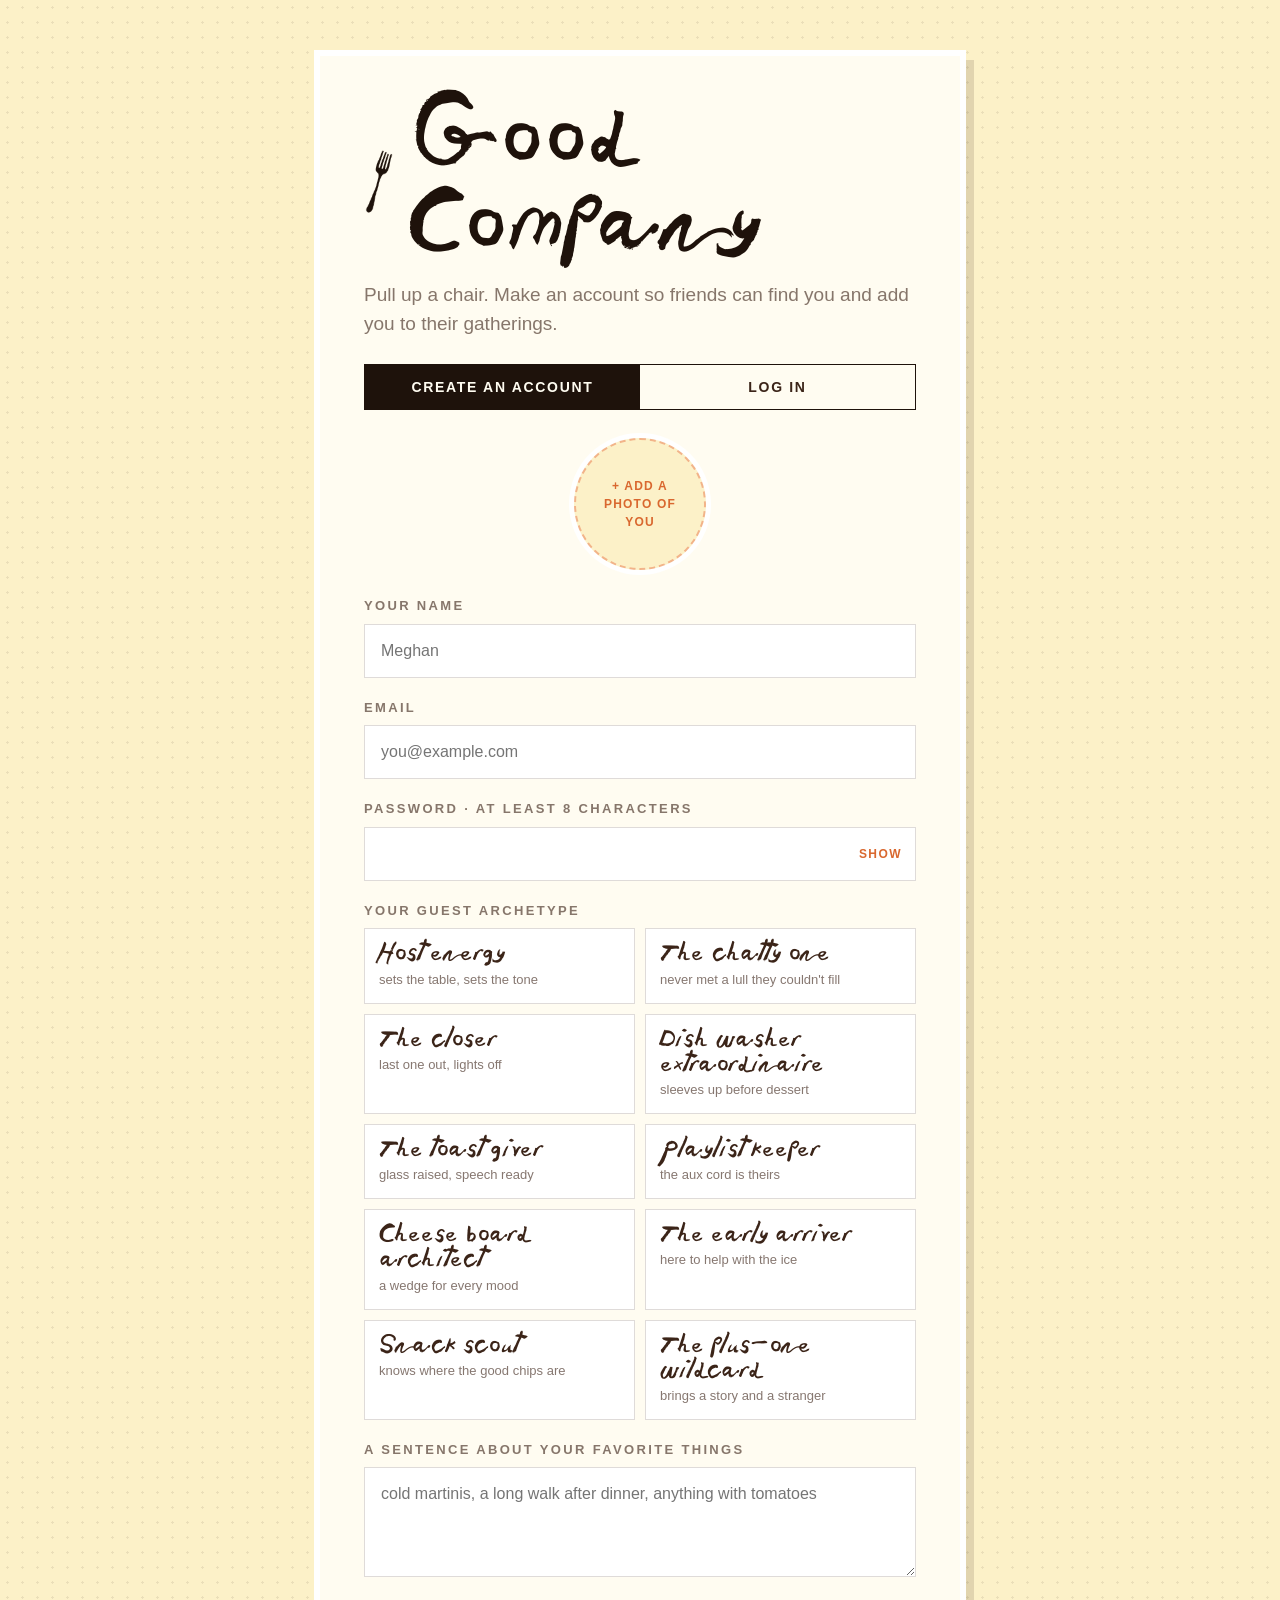
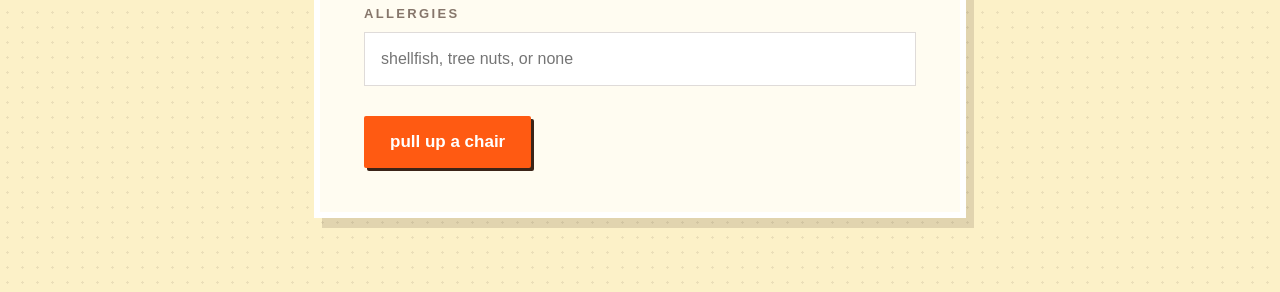
==== commit 64eb6288: "Add files via upload" ====
--- a/index.html
+++ b/index.html
@@ -12,6 +12,8 @@
 <body class="welcome">
 <main id="welcome" class="welcome-main"></main>
 <script src="assets/js/content.js"></script>
+<script src="assets/js/vendor/supabase.js"></script>
+<script src="assets/js/cloud.js"></script>
 <script src="assets/js/kitchen.js"></script>
 <script src="assets/js/core.js"></script>
 <script src="assets/js/ui.js"></script>
--- a/assets/css/style.css
+++ b/assets/css/style.css
@@ -1068,3 +1068,111 @@
   .logo .word { font-size: calc(40px * var(--hed-scale, 1)); }
 }
 @media (max-width: 720px) { .site-nav { gap: 0; justify-content: space-between; flex-wrap: nowrap; } .site-nav a { font-size: 10px; letter-spacing: .06em; } }
+.edit-nudge { margin-top: 40px; display: flex; align-items: center; gap: 16px; flex-wrap: wrap; color: var(--muted); font-size: 15px; }
+/* always editable: keep the changes bar small and out of the way */
+.editbar { padding: 6px 6px 6px 16px; gap: 8px; font-size: 12px; }
+.editbar .lbl { font-size: 18px; }
+.editbar button { padding: 8px 12px; font-size: 12px; }
+.edit-toggle { display: none !important; }
+
+body.editing .editbar { display: none; }
+body.editing.has-changes .editbar { display: flex; }
+
+/* itinerary: add/remove days and items */
+.add-day { display: block; width: 100%; border: 2px dashed var(--orange-soft); background: transparent; color: var(--orange); font-weight: 700; font-size: 14px; letter-spacing: .1em; text-transform: uppercase; padding: 14px; margin: 0 0 36px; }
+.add-day:hover { border-color: var(--neon); color: var(--neon); background: rgba(255,90,18,.04); }
+.run .add-day:last-child { margin: 10px 0 0; }
+.run-day-head { position: relative; }
+.day-x, .row-x { border: 1.5px solid var(--line); background: var(--cream); width: 32px; height: 32px; border-radius: 50%; font-size: 18px; line-height: 1; color: var(--muted); flex: none; }
+.day-x { position: absolute; right: 0; top: 50%; transform: translateY(-50%); }
+.day-x:hover, .row-x:hover { background: var(--neon); color: #fff; border-color: var(--neon); }
+.run-row { position: relative; }
+.row-x { position: absolute; right: 8px; top: 16px; opacity: 0; transition: opacity .15s; }
+.run-row:hover .row-x { opacity: 1; }
+@media (hover: none) { .row-x { opacity: 1; } }
+.add-to-day { border: 0; background: none; color: var(--orange); font-weight: 700; font-size: 13px; letter-spacing: .08em; padding: 14px 0 0 126px; }
+.add-to-day:hover { color: var(--neon); }
+@media (max-width: 720px) { .add-to-day { padding-left: 86px; } }
+/* the big picture: editable, check-off-able */
+.checklist li.big-item { position: relative; padding-right: 30px; }
+.checklist li.big-item .inline-edit { flex: 1; border-bottom-color: transparent; }
+.checklist li.big-item .inline-edit:hover, .checklist li.big-item .inline-edit:focus { border-bottom-color: var(--neon); }
+.checklist li.big-item.done .inline-edit { text-decoration: line-through; text-decoration-color: var(--neon); opacity: .6; }
+.big-x { position: absolute; right: 0; border: 0; background: none; font-size: 20px; line-height: 1; color: var(--muted); opacity: 0; transition: opacity .15s; }
+.big-item:hover .big-x { opacity: 1; } .big-x:hover { color: var(--neon); }
+@media (hover: none) { .big-x { opacity: .6; } }
+.big-add { padding-top: 10px; }
+
+/* itinerary day header: the × sits in its own column, never on top of the note */
+.run-day-head { grid-template-columns: 56px minmax(0, 1fr) auto auto; }
+.run-day-head .day-x { position: static; transform: none; }
+@media (max-width: 720px) {
+  .run-day-head { grid-template-columns: 44px minmax(0, 1fr) auto; }
+  .run-day-head .note { grid-column: 2; grid-row: 2; }
+  .run-day-head .day-x { grid-column: 3; grid-row: 1; }
+}
+
+/* no blue card backgrounds: icy blue stays an accent only */
+.ph.tint-ice { background-color: var(--butter-deep); color: var(--brown-mid); }
+.box.ice { background: var(--butter-light); border-color: var(--line); }
+.box.ice .eyebrow.ice, .market-mini + p .arrow-link { color: var(--orange) !important; }
+.g-card.soon { background: var(--butter-light); box-shadow: 6px 6px 0 var(--orange-soft); border-color: var(--brown-mid); }
+.g-card.soon:hover { box-shadow: 9px 9px 0 var(--neon); }
+.g-card.soon .hed, .g-card.soon .eyebrow.ice, .g-card.soon p { color: var(--espresso) !important; }
+.tally { background: var(--butter-deep); }
+.tally .big, .tally .eyebrow, .tally .why { color: var(--espresso); }
+/* an open gathering dropdown floats above the cards below it */
+.card { position: relative; }
+.card:has(details.g-menu[open]) { z-index: 50; transform: none; }
+.g-menu[open] .g-menu-list { z-index: 60; }
+.card.menu-open { z-index: 50; transform: none; }
+/* the orange squiggle runs the full width of the headline */
+.hed-wrap { display: inline-block; max-width: 100%; }
+.hed-wrap .squiggle.full { display: block; width: 100%; height: 22px; margin-top: 10px; }
+.hed-wrap .squiggle.full path { vector-effect: non-scaling-stroke; }
+.landing-hero .lede { max-width: 820px; }
+/* phones: two stickers layered in the open space beside "Good" */
+@media (max-width: 720px) {
+  .pepper img:nth-child(1) { display: block; width: 118px; top: 74px !important; right: 26px !important; left: auto !important; z-index: 1; }
+  .pepper img:nth-child(2) { display: block; width: 74px; top: 124px !important; right: 112px !important; left: auto !important; z-index: 2; }
+}
+@media (max-width: 720px) {
+  .pepper img:nth-child(1) { width: 100px; top: 100px !important; right: 28px !important; }
+  .pepper img:nth-child(2) { width: 60px; top: 148px !important; right: 100px !important; }
+}
+@media (max-width: 720px) {
+  .pepper img:nth-child(1) { width: 92px; top: 98px !important; right: 30px !important; }
+  .pepper img:nth-child(2) { width: 54px; top: 122px !important; right: 102px !important; }
+}
+/* phones: logo + avatar stay cream; the section links get a bright orange band */
+@media (max-width: 720px) {
+  .site-head { background: var(--cream); }
+  .site-head .wrap { padding-bottom: 0; row-gap: 12px; }
+  .site-nav { margin: 0 -18px; width: calc(100% + 36px); padding: 13px 18px; background: var(--neon); }
+  .site-nav a { color: var(--butter); }
+  .site-nav a::after { background: var(--butter); bottom: -4px; height: 2px; }
+}
+.me-menu button.out { color: var(--orange); } .me-menu button:not(.out) { color: var(--brown); border-bottom: 1px solid var(--line); }
+
+/* ---------- online: sign-in bits, save status, privacy ---------- */
+.pw-wrap { position: relative; }
+.pw-wrap input { padding-right: 74px; }
+.pw-eye { position: absolute; right: 8px; top: 50%; transform: translateY(-50%); border: 0; background: none; font-size: 12px; font-weight: 700; letter-spacing: .12em; text-transform: uppercase; color: var(--orange); }
+.sent { text-align: center; padding: 20px 0 6px; }
+.sent .hed { font-size: calc(48px * var(--hed-scale, 1)); margin-bottom: 10px; }
+.sent p { color: var(--muted); }
+.cloud-status { position: fixed; right: 16px; bottom: 16px; z-index: 120; background: var(--espresso); color: var(--cream); font-size: 12px; font-weight: 700; letter-spacing: .06em; padding: 7px 12px; border-radius: 30px; opacity: 0; transform: translateY(8px); transition: opacity .2s, transform .2s; pointer-events: none; }
+.cloud-status[data-state="saving"], .cloud-status[data-state="saved"] { opacity: .9; transform: none; }
+.cloud-status[data-state="error"] { opacity: 1; transform: none; background: var(--neon); }
+.vis-toggle { display: inline-flex; align-items: center; gap: 8px; border: 1.5px solid var(--line); background: var(--cream); padding: 9px 14px; font-weight: 700; font-size: 13px; letter-spacing: .1em; text-transform: uppercase; margin-left: auto; }
+.vis-toggle .vis-dot { width: 10px; height: 10px; border-radius: 50%; background: var(--brown-mid); }
+.vis-toggle.on .vis-dot { background: var(--neon); }
+.vis-toggle:hover { border-color: var(--espresso); }
+.crumbs-bar .saved.ro::before { background: var(--orange); }
+body.readonly .pencil, body.readonly .made-it, body.readonly [data-add], body.readonly .add-day, body.readonly .add-to-day, body.readonly .row-x, body.readonly .day-x,
+body.readonly .big-x, body.readonly .big-add, body.readonly .snap-x, body.readonly .snap-add, body.readonly [data-add-photos], body.readonly .find-friends, body.readonly .guest .more, body.readonly [data-dishes] { display: none !important; }
+@media (max-width: 720px) { .vis-toggle { margin-left: 0; } .cloud-status { bottom: 12px; right: 12px; } }
+
+/* overview recipe previews: just the picture, edit it on the Recipes tab */
+.mini-recipe .pencil, .mini-recipe .ph-row, .mini-recipe .made-it { display: none !important; }
+.mini-recipe { cursor: pointer; }
